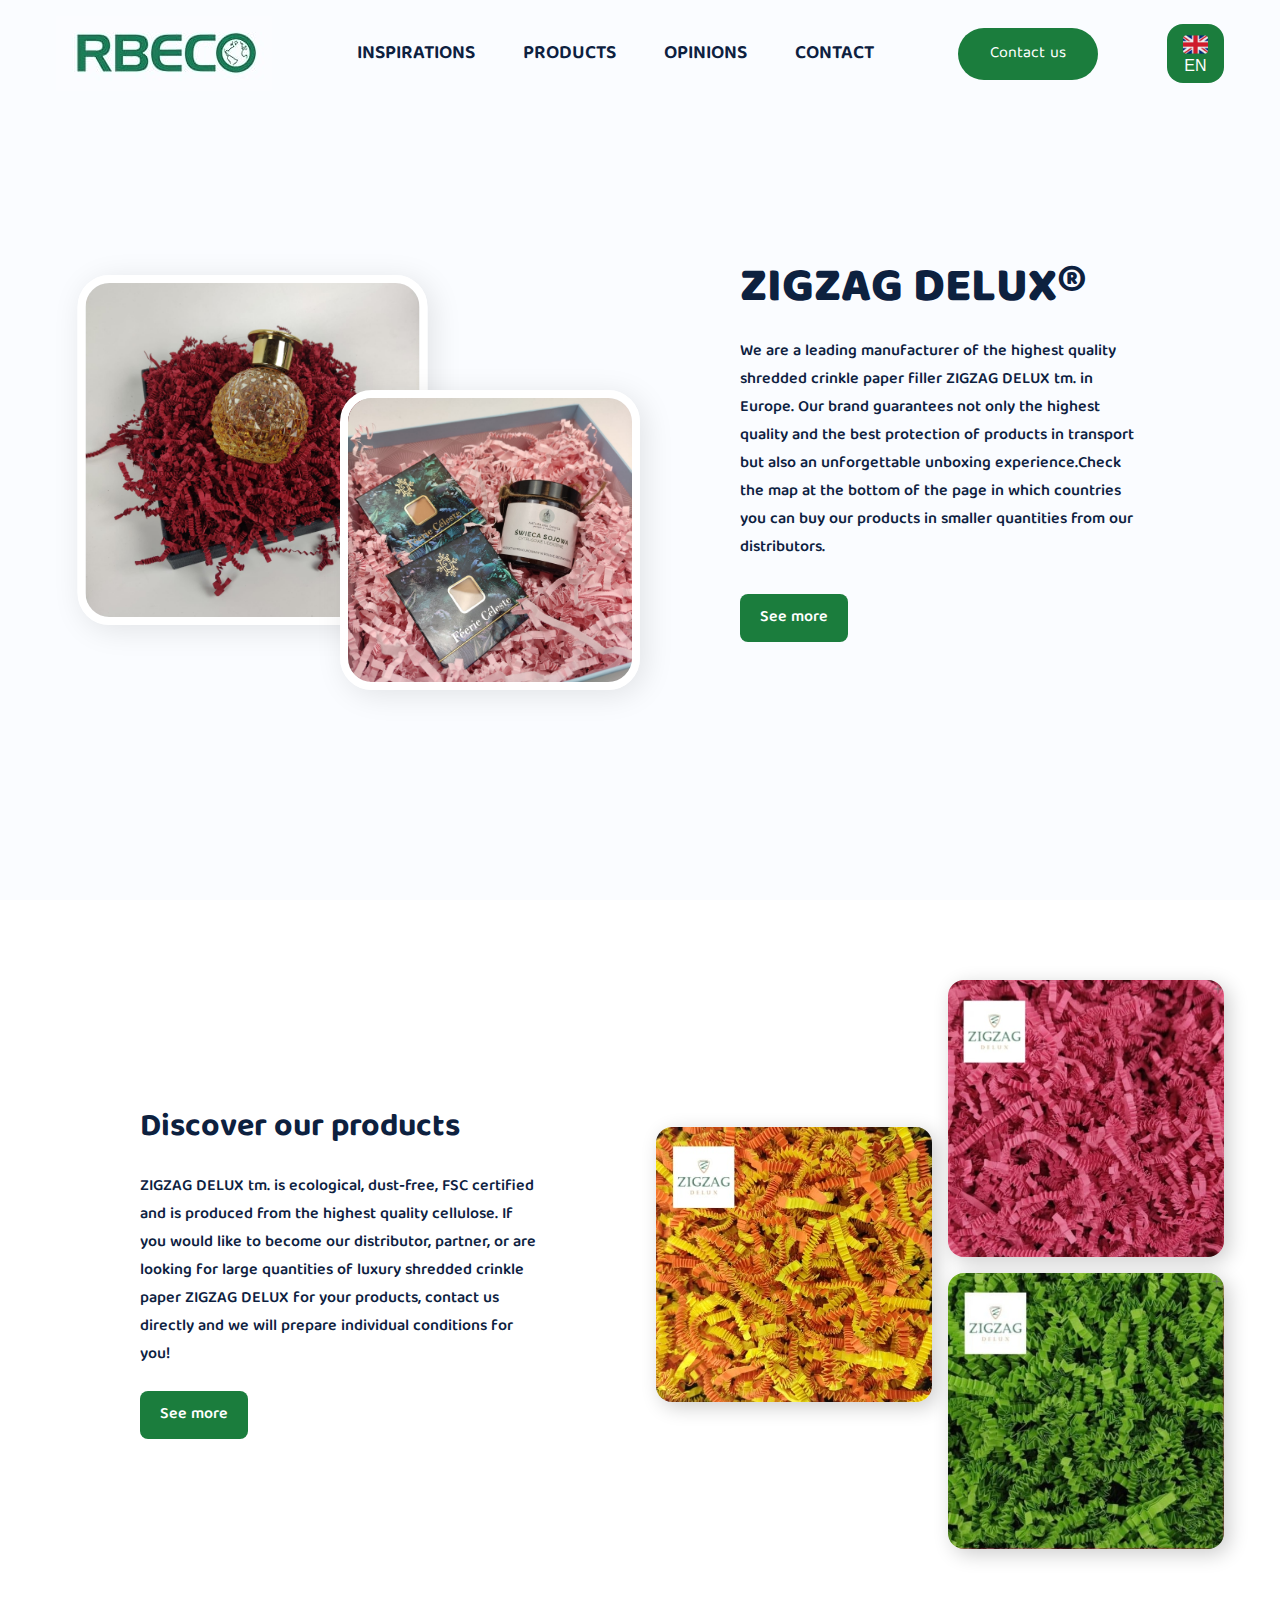
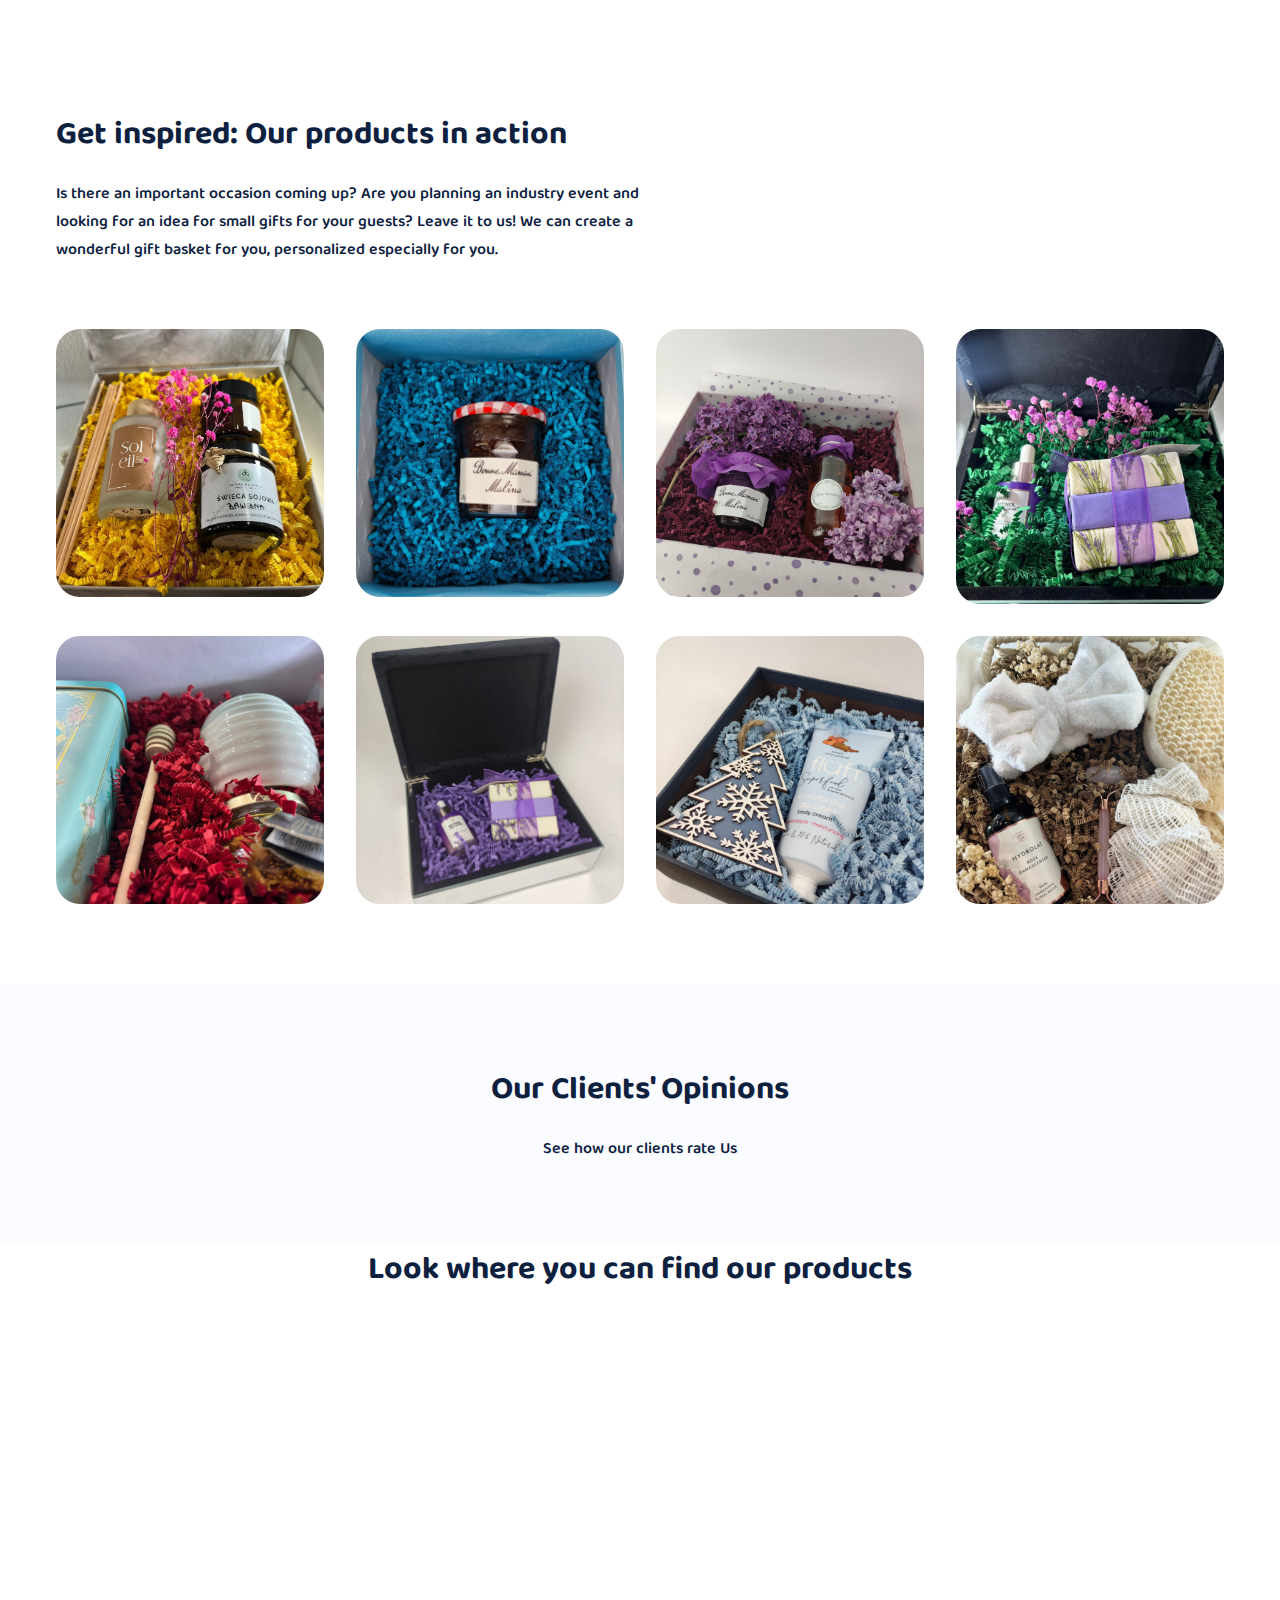
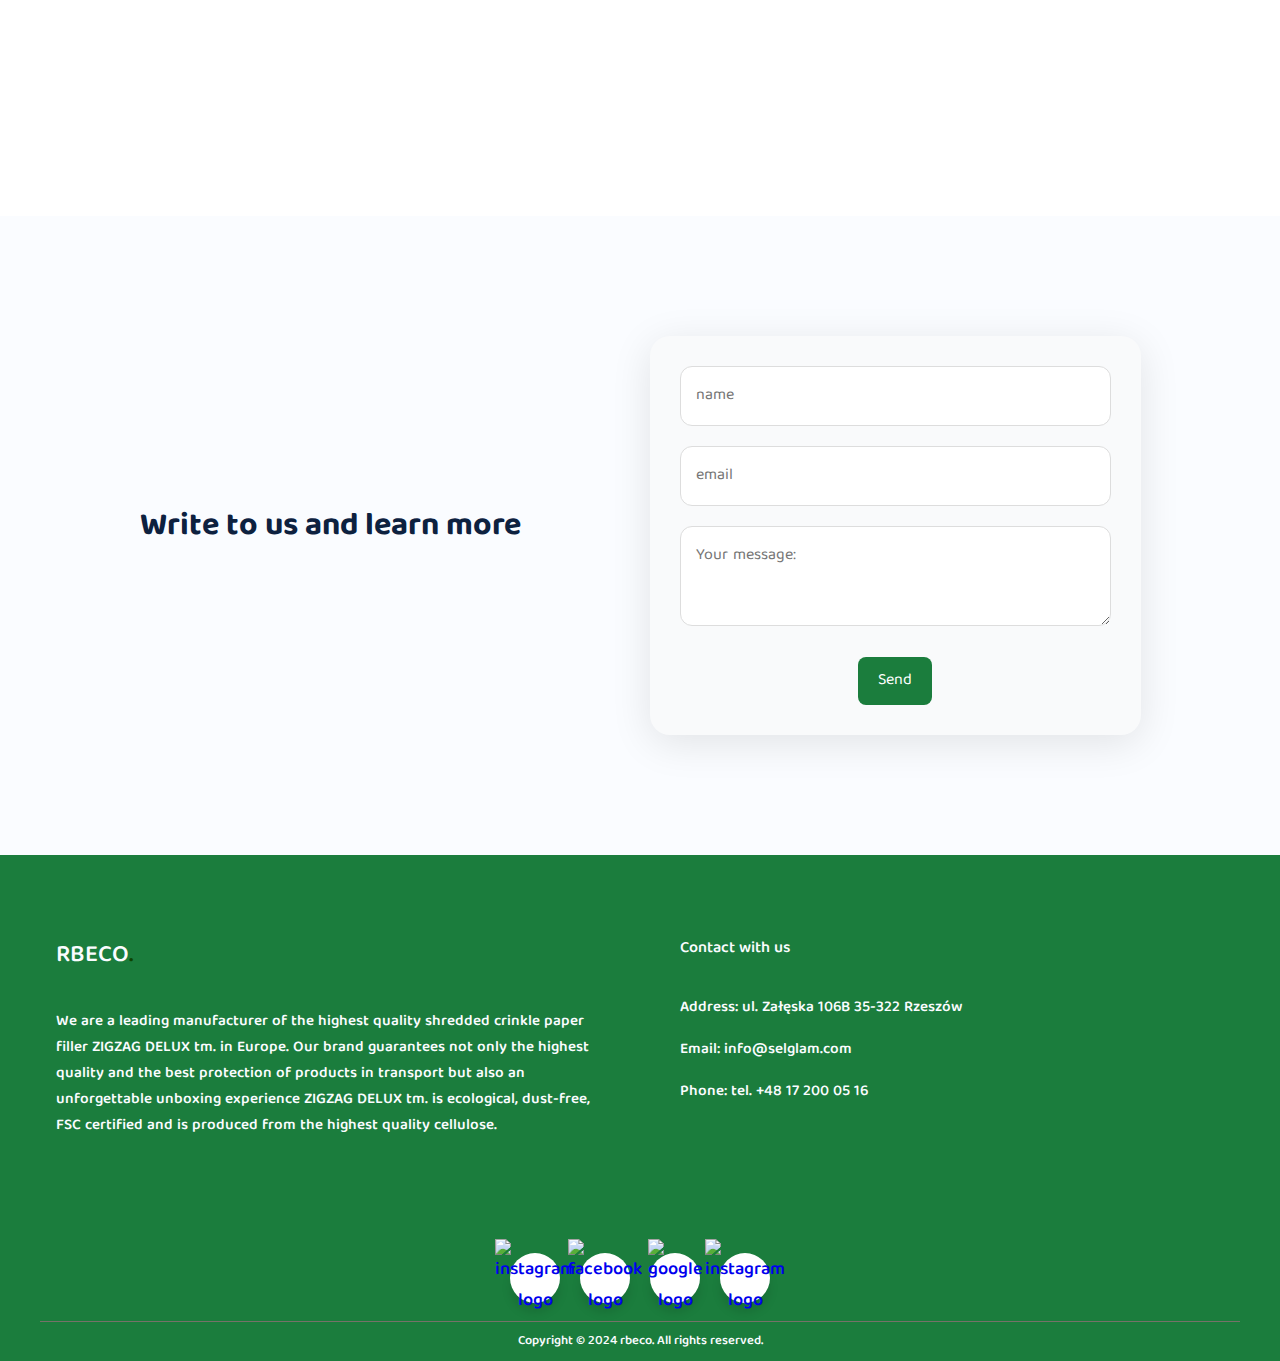
==== index_en.html @ 8a95cd2c "Update index_en.html" ====
<!DOCTYPE html>
<html lang="en">
  <head>
    <meta charset="UTF-8" />
    <meta http-equiv="X-UA-Compatible" content="IE=edge" />
    <meta name="viewport" content="width=device-width, initial-scale=1.0" />
    <meta name="keywords" content="Rbeco, SELGLAM, eco products, packaging, protection, personalization, unboxing">
    <meta name="description" content="Rbeco offers eco-friendly products that allow you to package, protect and personalise a product and create an unboxing experience from scratch.">
    <link href="https://cdn.jsdelivr.net/npm/remixicon@3.2.0/fonts/remixicon.css" rel="stylesheet"/>
    <link rel="stylesheet" href="styles.css" />
    <link rel="preconnect" href="https://fonts.googleapis.com">
    <link rel="preconnect" href="https://fonts.gstatic.com" crossorigin>
    <link href="https://fonts.googleapis.com/css2?family=PT+Sans:ital,wght@0,400;0,700;1,400;1,700&display=swap" rel="stylesheet">
    <link rel="shortcut icon" href="images/logo.png">
    <title>RBECO & SELGLAM</title>
    


  </head>
  <body>
    <nav>
      <div class="nav__logo"><img src="images/rblogo_modified.jpg" alt="logo" /></div>
      
      <ul class="nav__links">
        <li class="link"><a href="#o-nas">INSPIRATIONS</a></li>
        <li class="link"><a href="#produkty">PRODUCTS</a></li>
        <li class="link"><a href="#opinie">OPINIONS</a></li>
        <li class="link"><a href="#kontakt">CONTACT</a></li>
      </ul>
      <button class="btnheader" onclick="scrollToContact()">Contact us</button>
      <button id="lang-btn" class="lang-btn" onclick="toggleLanguage()"><img src="images/eng.png"  width="10" height="25" alt="">EN</button>
    </nav>
    <header>
      <div class="section__container header__container">
        <div class="header__image">
          <img src="images/7.jpeg" alt="header" />
          <img src="images/5.jpg" alt="header" />
        </div>
        <div class="header__content">
          <div>
            <h1>ZIGZAG DELUX®</h1>
            <p class="section__subtitle">
              We are a leading manufacturer of the highest quality shredded crinkle paper filler ZIGZAG DELUX tm.  in Europe. Our brand guarantees not only the highest quality and the best protection of products in transport but also an unforgettable unboxing  experience.Check the map at the bottom of the page in which countries you can buy our products in smaller quantities from our distributors.
            </p>
            <div class="action__btns">
              <a class="btn" href="https://selglam.com/kat/eko-wypelniacze/wiorka" role="button">See more</a>
            </div>
          </div>
        </div>
      </div>
    </header>

    <section class="gallery" id="produkty">
      <div class="section__container gallery__container">
        <div class="gallery__content">
          <div>
            <h2 class="section__title">
              Discover our products
            </h2>
            <p class="section__subtitle">
              ZIGZAG DELUX tm. is ecological, dust-free, FSC certified and is produced from the highest quality cellulose.
If you would like to become our distributor, partner, or are looking for large quantities of luxury shredded crinkle paper ZIGZAG DELUX for your products, contact us directly and we will prepare individual conditions for you!
            </p>
            <div class="view__all">
              <a class="btn" href="https://selglam.com/kat/eko-wypelniacze/wiorka" role="button">
                See more
              </a>
            </div>
          </div>
        </div>
        <div class="image__gallery">
          <div class="gallery__col">
            <img src="images/1.jpg" alt="gallery" />
          </div>
          <div class="gallery__col">
            <img src="images/2.jpg" alt="gallery" />
            <img src="images/3.jpg" alt="gallery" />
          </div>
        </div>
      </div>
    </section>
    
    <section class="section__container destination__container" id="o-nas">
      <div class="section__header">
        <div>
          <h2 class="section__title"> Get inspired: Our products in action</h2>
          <p class="section__subtitle">
            Is there an important occasion coming up? Are you planning an industry event and looking for an idea for small gifts for your guests? Leave it to us! We can create a wonderful gift basket for you, personalized especially for you.
          </p>
        </div>
      </div>
  
      <div class="destination__grid">
        <div class="destination__card">
          <img src="images_for_inspiration/zestaw-prezentowy-swieca-sojowa-mini-perfumy-zolty.jpg" alt="Gift set with a scented candle on yellow filling" class="zoom-image" onclick="openImage(0)" />
          <div class="destination__details">
            <p class="destination__title">CLICK</p>
            <p class="destination__subtitle">TO ZOOM IN</p>
          </div>
        </div>
        <div class="destination__card">
          <img src="images_for_inspiration/pudelko-prezentowe-niebieskie.jpg" alt="Gift box with a mini jar on blue filling" class="zoom-image" onclick="openImage(1)" />
          <div class="destination__details">
            <p class="destination__title">CLICK</p>
            <p class="destination__subtitle">TO ZOOM IN</p>
          </div>
        </div>
        <div class="destination__card">
          <img src="images_for_inspiration/kosz-prezentowy-fioletowe-kwiaty.jpg" alt="Gift basket decorated with purple flowers and burgundy filling" class="zoom-image" onclick="openImage(2)" />
          <div class="destination__details">
            <p class="destination__title">CLICK</p>
            <p class="destination__subtitle">TO ZOOM IN</p>
          </div>
        </div>
        <div class="destination__card">
          <img src="images_for_inspiration/zestaw-prezentowy-mydlo-lawendowe-serum-zielone.jpg" alt="Elegant set with lavender soap and facial serum, decorated with pink flowers and green filling" class="zoom-image" onclick="openImage(3)" />
          <div class="destination__details">
            <p class="destination__title">CLICK</p>
            <p class="destination__subtitle">TO ZOOM IN</p>
          </div>
        </div>
        <div class="destination__card">
          <img src="images_for_inspiration/zestaw-prezentowy-ceramiczna-miska-lyzeczka-miodu-czerwone.jpg" alt="Set with a ceramic bowl, honey dipper, and tea in a stylish package on red filling" class="zoom-image" onclick="openImage(4)" />
          <div class="destination__details">
            <p class="destination__title">CLICK</p>
            <p class="destination__subtitle">TO ZOOM IN</p>
          </div>
        </div>
        <div class="destination__card">
          <img src="images_for_inspiration/luksusowy-zestaw-mini-kosmetyki-fioletowy.jpg" alt="Luxury gift set in a black box with purple filling" class="zoom-image" onclick="openImage(5)" />
          <div class="destination__details">
            <p class="destination__title">CLICK</p>
            <p class="destination__subtitle">TO ZOOM IN</p>
          </div>
        </div>
        <div class="destination__card">
          <img src="images_for_inspiration/zestaw-prezentowy-krem-do-rak-ozdoba-choinkowa-niebieskie.jpg" alt="Gift box with blue filling" class="zoom-image" onclick="openImage(6)" />
          <div class="destination__details">
            <p class="destination__title">CLICK</p>
            <p class="destination__subtitle">TO ZOOM IN</p>
          </div>
        </div>
        <div class="destination__card">
          <img src="images_for_inspiration/naturalna-pielegnacja-naturalny.jpg" alt="Natural skincare set  with stylish package on beige filling" class="zoom-image" onclick="openImage(7)" />
          <div class="destination__details">
            <p class="destination__title">CLICK</p>
            <p class="destination__subtitle">TO ZOOM IN</p>
          </div>
        </div>
      </div>
  
      <!-- Modal -->
      <div id="imageModal" class="modal">
        <span class="close" onclick="closeImage()">&times;</span>
        <img class="modal-content" id="modal-img">
        <!-- Navigation Arrows -->
        <a class="prev" onclick="changeImage(-1)">&#10094;</a>
        <a class="next" onclick="changeImage(1)">&#10095;</a>
      </div>
    </section>

    <section class="opinions" id="opinie">
      <div class="section__container opinions__container">
        <h2 class="section__title">Our Clients' Opinions</h2>
        <p class="section__subtitle">
          See how our clients rate Us
        </p>
        <div id="shapo-widget-e1e24931344d910d185b"></div>
        <script id="shapo-embed-js" type="text/javascript" src="https://cdn.shapo.io/js/embed.js" defer></script>
      </div>
    </section>



  <!-- Resources -->
  <script src="https://www.amcharts.com/lib/4/core.js" ></script>
  <script src="https://www.amcharts.com/lib/4/maps.js" ></script>
  <script src="https://www.amcharts.com/lib/4/geodata/worldLow.js" ></script>
  <script src="https://www.amcharts.com/lib/4/themes/animated.js" ></script>

  
 <section id="map">
    <h2 class="section__title">Look where you can find our products</h2>
    <div id="chartdiv"></div> 

   </section>

    <section class="contact" id="kontakt">
      <div class="section__container contact__container">
        <div class="contact__content">
          <h2 class="section__title">Write to us and learn more</h2>
        </div>
        <div class="contact__form">
          <form action="https://api.web3forms.com/submit" method="POST">
            <input type="hidden" name="access_key" value="2a543d61-2090-4590-9faf-cb9a5ef78244">
            <input type="text" name="name" placeholder="name" required />
            <input type="email" name="email" placeholder="email" required /> 
            <textarea name="message" placeholder="Your message: " required></textarea> 
            <br>
            <center><button class="btn" type="submit">Send</button></center>
          </form>
        </div>
      </div>
    </section>

    <footer class="footer">
      <div class="section__container footer__container">
        <div class="footer__col">
          <h3>RBECO<span>.</span></h3>
          <p>
            We are a leading manufacturer of the highest quality shredded crinkle paper filler ZIGZAG DELUX tm.  in Europe. Our brand guarantees not only the highest quality and the best protection of products in transport but also an unforgettable unboxing  experience 
ZIGZAG DELUX tm. is ecological, dust-free, FSC certified and is produced from the highest quality cellulose.
          </p>
      

        </div>
      
        <div class="footer__col">
          <h4>Contact with us</h4>
          <p>
            <span>Address:</span> ul. Załęska 106B
            35-322 Rzeszów
          </p>
          <p><span>Email:</span> info@selglam.com</p>
          <p><span>Phone:</span> tel. +48 17 200 05 16 </p>
        </div>
        
      </div>
      <div class="footer__bar_social_media">
        <div class="wrapper">
          <ul class="wrapper" >
            <li class="icon instagram">
              <span class="tooltip">Instagram</span>
              <a href="https://www.google.com/search?q=ksero+rzesz%C3%B3w+xero-studio&ei=JhjyYqyaKbmGwPAPnde04AM&gs_ssp=eJzj4tFP1zcsKKkoSa4sMTdgtFI1qDAxN05OS0wzMjVLS7ZITTO3MqgwTzZINjUxSEtLSzVJMjdJ85LKLk4tylcoqkotrjq8uVyhAsjTLS4pTcnMBwAZ_RuG&oq=Ksero+Rzesz%C3%B3w%2C+Xero-Studio&gs_lcp=Cgdnd3Mtd2l6EAEYADILCC4QgAQQxwEQrwEyAggmOgcIABBHELADSgQIQRgASgQIRhgAUJMBWJMBYLYKaAFwAHgAgAFiiAFikgEBMZgBAKABAqABAcgBB8ABAQ&sclient=gws-wiz" target="_blank">
              <span><img src="https://img.icons8.com/?size=100&id=32309&format=png&color=000000" alt="instagram logo"/></span>
            </a>
            </li>
              <li class="icon facebook">
                <span class="tooltip">Facebook</span>
                <a href="https://www.facebook.com/rbecorbeco" target="_blank">
                <span><img src="https://img.icons8.com/?size=100&id=118467&format=png&color=000000" alt="facebook logo"/></span>
              </a>
              </li>
              <li class="icon twitter">
                <span class="tooltip">Google</span>
                <a href="https://www.google.com/search?q=selglam%0D%0A&client=opera-gx&hs=rWf&sca_esv=0a3e250173e3dd9d&sxsrf=ADLYWIIQkyhrCEoc4kbKTK70SnTszpCNXA%3A1729370489888&ei=eRkUZ6z2NcDAwPAP8fjVyQs&ved=0ahUKEwjslvCNp5uJAxVAIBAIHXF8NbkQ4dUDCA8&uact=5&oq=selglam%0D%0A&gs_lp=[base64]&sclient=gws-wiz-serp" target="_blank">
                <span><img src="https://img.icons8.com/ios-glyphs/30/000000/google-logo--v1.png" alt="google logo"/></span>
              </a>
              </li>
              <li class="icon instagram">
                <span class="tooltip">Instagram</span>
                <a href="https://www.instagram.com/rbeco.pl/" target="_blank">
                <span><img src="https://img.icons8.com/?size=100&id=32309&format=png&color=000000" alt="instagram logo"/></span>
              </a>
              </li>
              
            </ul>
          </div>
      </div>
      <div class="footer__bar">
        Copyright © 2024 rbeco. All rights reserved.
      </div>
    </footer>
    <button onclick="topFunction()" id="myBtn" title="Go to top">▲</button>
    <script src="scripts.js"></script>
    <script>
      document.addEventListener("DOMContentLoaded", function () {
          document.getElementById('lang-btn').addEventListener('click', function () {
              window.location.href = 'index.html'; 
          });
      });
  </script> 
  </body>
</html>
---- styles.css ----
@import url('https://fonts.googleapis.com/css2?family=Baloo+Tamma+2:wght@400..800&family=Fredoka:wght@300..700&family=Outfit:wght@100..900&family=Righteous&display=swap');
:root {
  --primary-color: #1b7d3d;
  --primary-color-dark: #0d4402;
  --secondary-color: #fafcff;
  --text-dark: #0d213f;
  --text-light: #767268;
  --extra-light: #ffffff;
  --max-width: 1200px;
  --bg-footer:#1b7d3d;
  --hover-ani:#071f02;
}

* {
  padding: 0;
  margin: 0;
  box-sizing: border-box;
}

.section__container {
  max-width: var(--max-width);
  margin: auto;
  padding: 5rem 1rem;
}

.section__header {
  display: flex;
  align-items: center;
  justify-content: space-between;
  gap: 2rem;
  flex-wrap: wrap;
  margin-bottom: 4rem;
}

.section__title {
  font-size: 2rem;
  font-weight: 730;
  color: var(--text-dark);
  margin-bottom: 1rem;
  font-family: "Baloo Tamma 2", system-ui;
}

.section__subtitle {
  font-size: 1rem;
  color: var(--text-dark);
  max-width: calc(var(--max-width) / 2);
}

.btn, .btnheader {
  padding: 0.75rem 2rem;
  outline: none;
  border: none;
  font-size: 1rem;
  color: var(--extra-light);
  background-color: var(--primary-color);
  border-radius: 10rem;
  cursor: pointer;
  transition: 0.3s;
  font-family: "Baloo Tamma 2", system-ui;
}

.btn:hover, .btnheader:hover {
  background-color: var(--primary-color-dark); /* Dark green hover */
  color: var(--extra-light); /* Keep the text white */
  transform: translateY(-2px); /* Keep the hover effect of raising the button */
}

a {
  text-decoration: none;
}

img {
  width: 100%;
  display: block;
}

body {
  font-family: "Baloo Tamma 2", system-ui ;
  font-weight:600;
  overflow-x: hidden;
  
}

nav {
  padding: 1rem;
  position: absolute;
  top: 0;
  left: 50%;
  transform: translateX(-50%);
  width: 100%;
  max-width: var(--max-width);
  display: flex;
  align-items: center;
  justify-content: space-between;
  
}


.nav__logo {
  font-size: 1.2rem;
  font-weight: 600;
  color: var(--text-dark);
  cursor: pointer;
}

.nav__logo span {
  color: var(--primary-color);
}

.nav__links {
  list-style: none;
  display: flex;
  align-items: center;
  gap: 1rem;
 font-weight: 660;
 font-size: 1.2rem;

}

.link a {
  padding: 0 1rem;
  color: var(--text-dark);
  transition: 0.3s;
}

.link a:hover {
  color: var(--primary-color);
}

header {
  background-color:var(--secondary-color);
}

.header__container {
  min-height: 100vh;
  display: grid;
  grid-template-columns: repeat(2, 1fr);
  gap: 2rem;
  
}

.header__image {
  position: relative;
  z-index: 1;
}

.header__image img {
  position: absolute;
  top: 50%;
  left: 50%;
  border: 0.5rem solid var(--extra-light);
  border-radius: 2rem;
  box-shadow: 5px 5px 30px rgba(0, 0, 0, 0.1);
  
}

.header__image img:nth-child(1) {
  max-width: 350px;
  transform: translate(-75%, -50%);
}

.header__image img:nth-child(2) {
  max-width: 300px;
  transform: translate(0%, -20%);
}



.header__content {
  display: flex;
  align-items: center;
  justify-content: center;
  z-index: 2; /* Zapewnia, że zawartość headera będzie nad obrazkami */
}

.header__content > div {
  max-width: 400px;
  display: grid;
  gap: 1rem;
}

.header__content .sub__header {
  font-size: 1rem;
  font-weight: 600;
  color: var(--primary-color);
}

.header__content h1 {
  font-size: 3rem;
  line-height: 4rem;
  font-weight: 800;
  color: var(--text-dark);
}

.header__content .action__btns {
  display: flex;
  align-items: center;
  gap: 2rem;
  margin-top: 1rem;
}

.story {
  display: flex;
  align-items: center;
  gap: 2rem;
  cursor: pointer;
}

.video__image {
  position: relative;
}

.video__image img {
  width: 60px;
  height: 60px;
  border-radius: 100%;
  box-shadow: 5px 5px 30px rgba(0, 0, 0, 0.1);
}

.video__image span {
  position: absolute;
  top: 50%;
  left: 100%;
  transform: translate(-50%, -50%);
}

.video__image span i {
  padding: 0.5rem;
  font-size: 1rem;
  color: red;
  background-color: var(--extra-light);
  border-radius: 100%;
  box-shadow: 5px 5px 30px rgba(0, 0, 0, 0.1);
}

.story > span {
  font-size: 1rem;
  font-weight: 600;
  color: var(--text-dark);
}

.destination__nav {
  display: flex;
  gap: 1rem;
}

.destination__nav span {
  width: 30px;
  height: 30px;
  display: grid;
  place-content: center;
  color: var(--primary-color);
  border: 1px solid var(--primary-color);
  border-radius: 100%;
  font-size: 1.5rem;
  cursor: pointer;
  transition: 0.3s;
}

.destination__nav span:hover {
  color: var(--extra-light);
  background-color: var(--primary-color);
}

.destination__grid {
  display: grid;
  grid-template-columns: repeat(4, 1fr);
  gap: 2rem;
}

.destination__card {
  overflow: hidden;
  position: relative;
  isolation: isolate;
  cursor: pointer;
}

.destination__card img {
  border-radius: 1rem;
}

.destination__details {
  position: absolute;
  width: calc(100% - 2rem);
  padding: 1rem;
  bottom: -6rem;
  left: 50%;
  transform: translateX(-50%);
  text-align: center;
  color: var(--extra-light);
  background-color: rgba(255, 255, 255, 0.1);
  backdrop-filter: blur(4px);
  border-radius: 10px;
  z-index: 1;
  transition: 0.3s;
}

.destination__card:hover .destination__details {
  bottom: 1rem;
}

.destination__title {
  font-size: 0.9rem;
  margin-bottom: 0.5rem;
}

.destination__subtitle {
  font-size: 1rem;
  font-weight: 600;
}

.destination__card:hover img {
  transform: scale(1.1); /* Adjust the scale factor as needed */
  transition: transform 0.3s; /* Smooth transition effect */
}

.destination__card img {
  border-radius: 1.5rem;
  transition: transform 0.3s; /* Ensure a smooth transition for scaling */
}

.opinions {
  background-color: var(--secondary-color);
}

.opinions__container :is(.section__title, .section__subtitle, .view__all) {
  text-align: center;
  margin-right: auto;
  margin-left: auto;
}

.opinions__grid {
  display: grid;
  grid-template-columns: repeat(3, 1fr);
  gap: 2rem;
  margin: 4rem 0;
}

.opinions__card {
  border-radius: 1rem;
  overflow: hidden;
  box-shadow: 5px 5px 30px rgba(0, 0, 0, 0.1);
}

.opinions__details {
  padding: 1rem;
  display: grid;
  gap: 0.5rem;
  font-size: 1rem;
  font-weight: 600;
  color: var(--text-dark);
  background-color: var(--extra-light);
  cursor: pointer;
}

.rating {
  color: goldenrod;
}

.booking__price {
  display: flex;
  align-items: center;
  justify-content: space-between;
}

.price span {
  font-weight: 400;
  font-size: 0.9rem;
  color: var(--text-light);
}

.book__now {
  padding: 0.5rem 1.5rem;
  color: var(--primary-color);
  outline: none;
  border: 1px solid var(--primary-color);
  border-radius: 5rem;
  background-color: transparent;
  cursor: pointer;
  transition: 0.3s;
}

.book__now:hover {
  color: var(--extra-light);
  background-color: var(--primary-color);
}

.gallery__container {
  display: grid;
  grid-template-columns: repeat(2, 1fr);
  gap: 2rem;
}

.image__gallery {
  display: grid;
  grid-template-columns: repeat(2, 1fr);
  gap: 1rem;
}

.gallery__col {
  display: grid;
  place-content: center;
  gap: 1rem;
}

.gallery__col img {
  border-radius: 1rem;
  box-shadow: 5px 5px 20px rgba(0, 0, 0, 0.2);
}

.gallery__content {
  display: flex;
  align-items: center;
  justify-content: center;
  flex-direction: column;
}

.gallery__content > div {
  max-width: 400px;
}

.gallery__content .section__subtitle {
  margin-bottom: 2rem;
}
/* contact section */
.contact {
  background-color: var(--secondary-color);
  display: flex;
  align-items: center;
  justify-content: center;
  padding: 40px 20px;
}

.contact__container {
  display: flex;
  justify-content: space-between;
  align-items: center;
  max-width: 1200px;
  margin: 0 auto;
  flex-wrap: wrap;
}

.contact__content {
  flex: 1;
  margin-right: 20px;
  text-align: left;
  min-width: 250px;
}

.contact__form {
  flex: 1;
  max-width: 600px;
}

.contact__form form {
  width: 100%;
  background-color: #f9fafb; /* Delikatne tło formularza */
  box-shadow: 0 8px 40px rgba(0, 0, 0, 0.1); /* Wyraźniejszy cień */
  border-radius: 20px; /* Większe zaokrąglenie */
  padding: 30px; /* Większy padding */
  transition: transform 0.3s ease;
}

.contact__form form:hover {
  transform: translateY(-5px);
}

.contact__form textarea,
.contact__form input {
  width: 100%;
  padding: 15px;
  margin-bottom: 20px; /* Większe odstępy między polami */
  border-radius: 12px; /* Większe zaokrąglenie */
  font-size: 16px;
  font-family: "Baloo Tamma 2", system-ui;
  background-color: #fff;
  border: 1px solid #ddd; /* Lżejsze ramki */
  transition: border-color 0.3s ease, box-shadow 0.3s ease;
}

.contact__form textarea {
  min-height: 100px; /* Zwiększona minimalna wysokość */
  max-height: 400px;
  resize: vertical;
}

.contact__form input {
  outline: none;
}

.contact__form input:focus,
.contact__form textarea:focus {
  border-color: var(--primary-color);
  box-shadow: 0 0 10px rgba(0, 123, 255, 0.2); /* Dodanie efektu cienia przy focusie */
}

/* Stylizacja przycisku */
.btn {
  background-color: var(--primary-color); /* Ustalony kolor tła przycisku */
  color: #fff; /* Ustalony kolor tekstu przycisku */
  padding: 10px 20px; /* Dodanie paddingu */
  border: none; /* Usunięcie domyślnego border */
  border-radius: 8px; /* Zaokrąglone rogi */
  cursor: pointer; /* Zmiana kursora na wskaźnik */
  transition: background-color 0.3s ease, transform 0.3s ease;
  font-family: "Baloo Tamma 2", system-ui; /* Dodanie efektu przejścia */
}


.footer {
  background-color: var(--bg-footer);
}

.footer__container {
  display: grid;
  grid-template-columns: repeat(2, 1fr);
  gap: 5rem;
  color: var(--secondary-color);
}

.footer__col h3 {
  font-size: 1.5rem;
  font-weight: 600;
  margin-bottom: 2rem;
}

.footer__col h3 span {
  color: var(--primary-color-dark);
}

.footer__col p {
  font-size: 0.95rem;
  margin-bottom: 1rem;
  cursor: pointer;
  transition: 0.3s;
}

.footer__col p:hover {
  
  font-size: 1rem;
}

.footer__col p span {
  font-weight: 600;
}

.footer__col h4 {
  font-size: 1rem;
  font-weight: 600;
  margin-bottom: 2rem;
}

.footer__bar {
  max-width: var(--max-width);
  margin: auto;
  padding: 0.5rem;
  text-align: center;
  font-size: 0.8rem;
  color: var(--secondary-color);
  border-top: 1px solid var(--text-light);
}
.footer__bar_social_media{
  max-width: var(--max-width);
  margin: auto;
  padding: 0.5rem;
  text-align: center;
  font-size: 0.8rem;
  color: var(--secondary-color);

}


#myBtn {
	display: none; /* Hidden by default */
	position: fixed; /* Fixed/sticky position */
	bottom: 20px; /* Place the button at the bottom of the page */
	right: 30px; /* Place the button 30px from the right */
	z-index: 99; /* Make sure it does not overlap */
	border: none; /* Remove borders */
	outline: none; /* Remove outline */
	background-color: var(--primary-color-dark); /* Set a background color */
	color: white; /* Text color */
	cursor: pointer; /* Add a mouse pointer on hover */
	padding: 15px; /* Some padding */
	border-radius: 50px; /* Rounded corners */
	font-size: 18px; /* Increase font size */
 
  }
  
  #myBtn:hover {
	background-color:var(--hover-ani); /* Add background on hover */
  }


/* przyblizanie zdjec z galerii */

/* Style for modal */
.modal {
  display: none; /* Ukryty domyślnie */
  position: fixed; /* Zostaje w jednym miejscu */
  z-index: 1000; /* Siedzi na wierzchu */
  padding-top: 100px; /* Pozycjonowanie od góry */
  left: 0;
  top: 0;
  width: 100%; /* Pełna szerokość */
  height: 100%; /* Pełna wysokość */
  overflow: auto; /* Scroll, jeśli potrzebny */
  background-color: rgba(0, 0, 0, 0.9); /* Czarny z przezroczystością */
}

.modal-content {
  margin: auto;
  display: block;
  width: 80%;
  max-width: 700px;
}

.close {
  position: absolute;
  top: 50px;
  right: 100px;
  color: white;
  font-size: 40px;
  font-weight: bold;
  cursor: pointer;
}

/* Animacja */
.modal-content {
  animation-name: zoom;
  animation-duration: 0.6s;
}

/* Strzałki nawigacyjne */
.prev, .next {
  cursor: pointer;
  position: absolute;
  top: 50%;
  width: auto;
  padding: 16px;
  margin-top: -50px;
  color: white;
  font-weight: bold;
  font-size: 40px;
  transition: 0.6s ease;
  border-radius: 0 3px 3px 0;
  user-select: none;
}

.next {
  right: 0;
  border-radius: 3px 0 0 3px;
}

.prev:hover, .next:hover {
  background-color: rgba(0, 0, 0, 0.8);
}



/* przycisk zmiany jezyka strony */
.lang-btn {
z-index: 1000;
padding: 0.5rem 1rem;
outline: none;
border: none;
font-size: 1rem;
color: var(--extra-light);
background-color: var(--primary-color);
border-radius: 1rem;
cursor: pointer;
transition: 0.3s;
}

.lang-btn:hover {
  background-color:var(--primary-color-dark);
}




/* przyblizanie zdjec z galerii */
@keyframes zoom {
  from {
      transform: scale(0);
  }
  to {
      transform: scale(1);
  }
}

@media (width < 1200px) {
  .header__image img:nth-child(1) {
    max-width: 300px;
  }

  .header__image img:nth-child(2) {
    max-width: 200px;
  }
}

@media (width < 900px) {
  nav{
    align-items: center; /* Wyśrodkowanie elementów */
  }
  .nav__links {
    display: none;
  }

  .header__container {
    grid-template-columns: repeat(1, 1fr);
  }
  .header__image {
    min-height: 500px;
  }

  .destination__grid {
    gap: 1rem;
  }

  .destination__details {
    bottom: -8rem;
    
  }

  .opinions__grid {
    grid-template-columns: repeat(2, 1fr);
  }
}

@media (width < 600px) {
  .destination__grid {
    grid-template-columns: repeat(2, 1fr);
  }

  .opinions__grid {
    grid-template-columns: repeat(1, 1fr);
  }

  .gallery__container {
    grid-template-columns: repeat(1, 1fr);
  }

  .contact__container {
    grid-template-columns: repeat(1, 1fr);
  }

  .footer__container {
    grid-template-columns: repeat(2, 1fr);
  }
}
@media (width < 514px) {
  .header__image img:nth-child(1) {
    max-width: 200px;
  }

  .header__image img:nth-child(2) {
    max-width: 150px;
  }
  .btn{
    font-size: 0.8rem;
  }
  .btnheader{
    font-size: 0.8rem;
    border-radius: 1rem;
    padding: 0.8rem 0.8rem;
  }
  .wrapper {
    flex-direction: row;
    align-items: center;
  }

  .wrapper .icon {
    width: 40px;
    height: 40px;
    padding: 10px;
    margin: 5px;
    font-size: 16px;
  }

  .wrapper .tooltip {
    font-size: 12px;
    top: -35px;
  }

  .wrapper .icon:hover .tooltip {
    top: -40px;
  }

  .wrapper .tooltip::before {
    height: 6px;
    width: 6px;
    bottom: -3px;
  }

}

@media (width < 450px) {
  .nav__logo img{
    width: 150px;
    height: 60px;
  }
  .btnheader, .lang-btn {
     /* Szerokość przycisków */
    margin: 30px 0; /* Odstęp pomiędzy przyciskami */
  }
  .btnheader{
    font-size: 0.75rem;
    padding: 0.8rem 0.8rem;
    border-radius: 1rem;
  }
    .lang-btn img{
      font-size: 0.8rem;
      width: 20px;
      height: 20px;
    }
    .lang-btn {
      font-size: 10px;
      
      padding: 0.5rem 0.5rem;
      border-radius: 1rem;
    }
  }

@media (width < 416px) {
  .header__image img:nth-child(1) {
    max-width: 200px;
  }

  .header__image img:nth-child(2) {
    max-width: 150px;
  }
  .btnheader{
    font-size: 0.75rem;
    padding: 0.8rem 0.8rem;
    border-radius: 1rem;
  }
  .nav__logo img{
    width: 150px;
    height: 60px;
  }
  .lang-btn img{
    font-size: 0.8rem;
    width: 20px;
    height: 20px;
  }
  .lang-btn {
    font-size: 10px;
    
    padding: 0.5rem 0.5rem;
    border-radius: 1rem;
  }
}
@media (width < 350px) {
  
  .btnheader{
    font-size: 0.5rem;
    padding: 0.6rem 0.6rem;
    border-radius: 1rem;
  }
  .nav__logo img{
    width: 150px;
    height: 60px;
  }
  .lang-btn img{
    font-size: 0.8rem;
    width: 20px;
    height: 20px;
  }
  .lang-btn {
    font-size: 10px;
    
    padding: 0.5rem 0.5rem;
    border-radius: 1rem;
  }
}




#chartdiv {
  width: 60%; /* 60% of the parent container width */
  height: 500px;
  margin-left: auto;
  margin-right: auto;
}
#map h2{
  text-align: center;
}



.wrapper {
  display: flex;
  list-style: none;
  justify-content: center;
}

.wrapper .icon {
  position: relative;
  background: #ffffff;
  border-radius: 50%;
  padding: 15px;
  margin: 10px;
  width: 50px;
  height: 50px;
  font-size: 18px;
  display: flex;
  justify-content: center;
  align-items: center;
  flex-direction: column;
  box-shadow: 0 10px 10px rgba(0, 0, 0, 0.1);
  cursor: pointer;
  transition: all 0.2s cubic-bezier(0.68, -0.55, 0.265, 1.55);
  
}

.wrapper .tooltip {
  position: absolute;
  top: 0;
  font-size: 14px;
  background: #ffffff;
  color: #ffffff;
  padding: 5px 8px;
  border-radius: 5px;
  box-shadow: 0 10px 10px rgba(0, 0, 0, 0.1);
  opacity: 0;
  pointer-events: none;
  transition: all 0.3s cubic-bezier(0.68, -0.55, 0.265, 1.55);
}

.wrapper .tooltip::before {
  position: absolute;
  content: "";
  height: 8px;
  width: 8px;
  background: #ffffff;
  bottom: -3px;
  left: 50%;
  transform: translate(-50%) rotate(45deg);
  transition: all 0.3s cubic-bezier(0.68, -0.55, 0.265, 1.55);
}

.wrapper .icon:hover .tooltip {
  top: -45px;
  opacity: 1;
  visibility: visible;
  pointer-events: auto;
}

.wrapper .icon:hover span,
.wrapper .icon:hover .tooltip {
  text-shadow: 0px -1px 0px rgba(0, 0, 0, 0.1);
}

.wrapper .facebook:hover,
.wrapper .facebook:hover .tooltip,
.wrapper .facebook:hover .tooltip::before {
  background: #fbfcfd;
  color: #000000;
}

.wrapper .twitter:hover,
.wrapper .twitter:hover .tooltip,
.wrapper .twitter:hover .tooltip::before {
  background: #fcfcfc;
  color:  #000000;
}

.wrapper .instagram:hover,
.wrapper .instagram:hover .tooltip,
.wrapper .instagram:hover .tooltip::before {
  background: #fcfcfc;
  color: #000000;
}
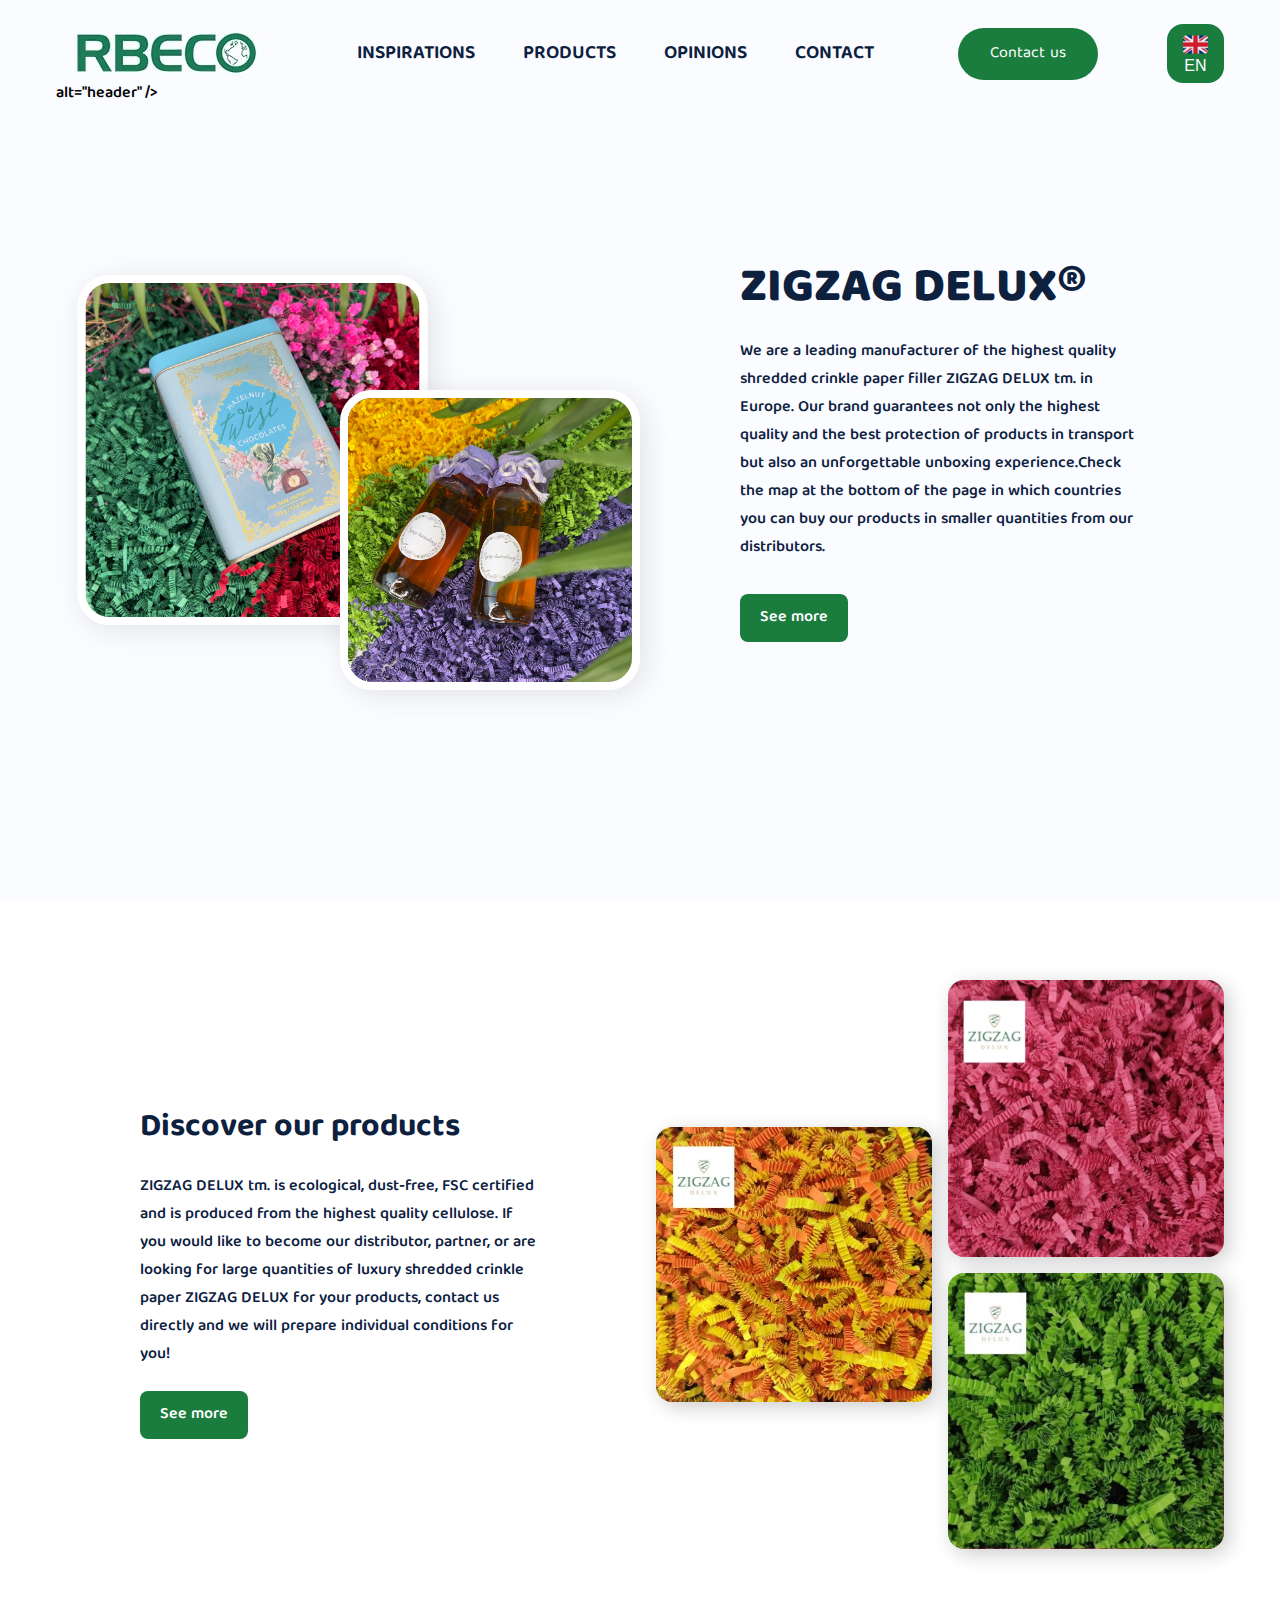
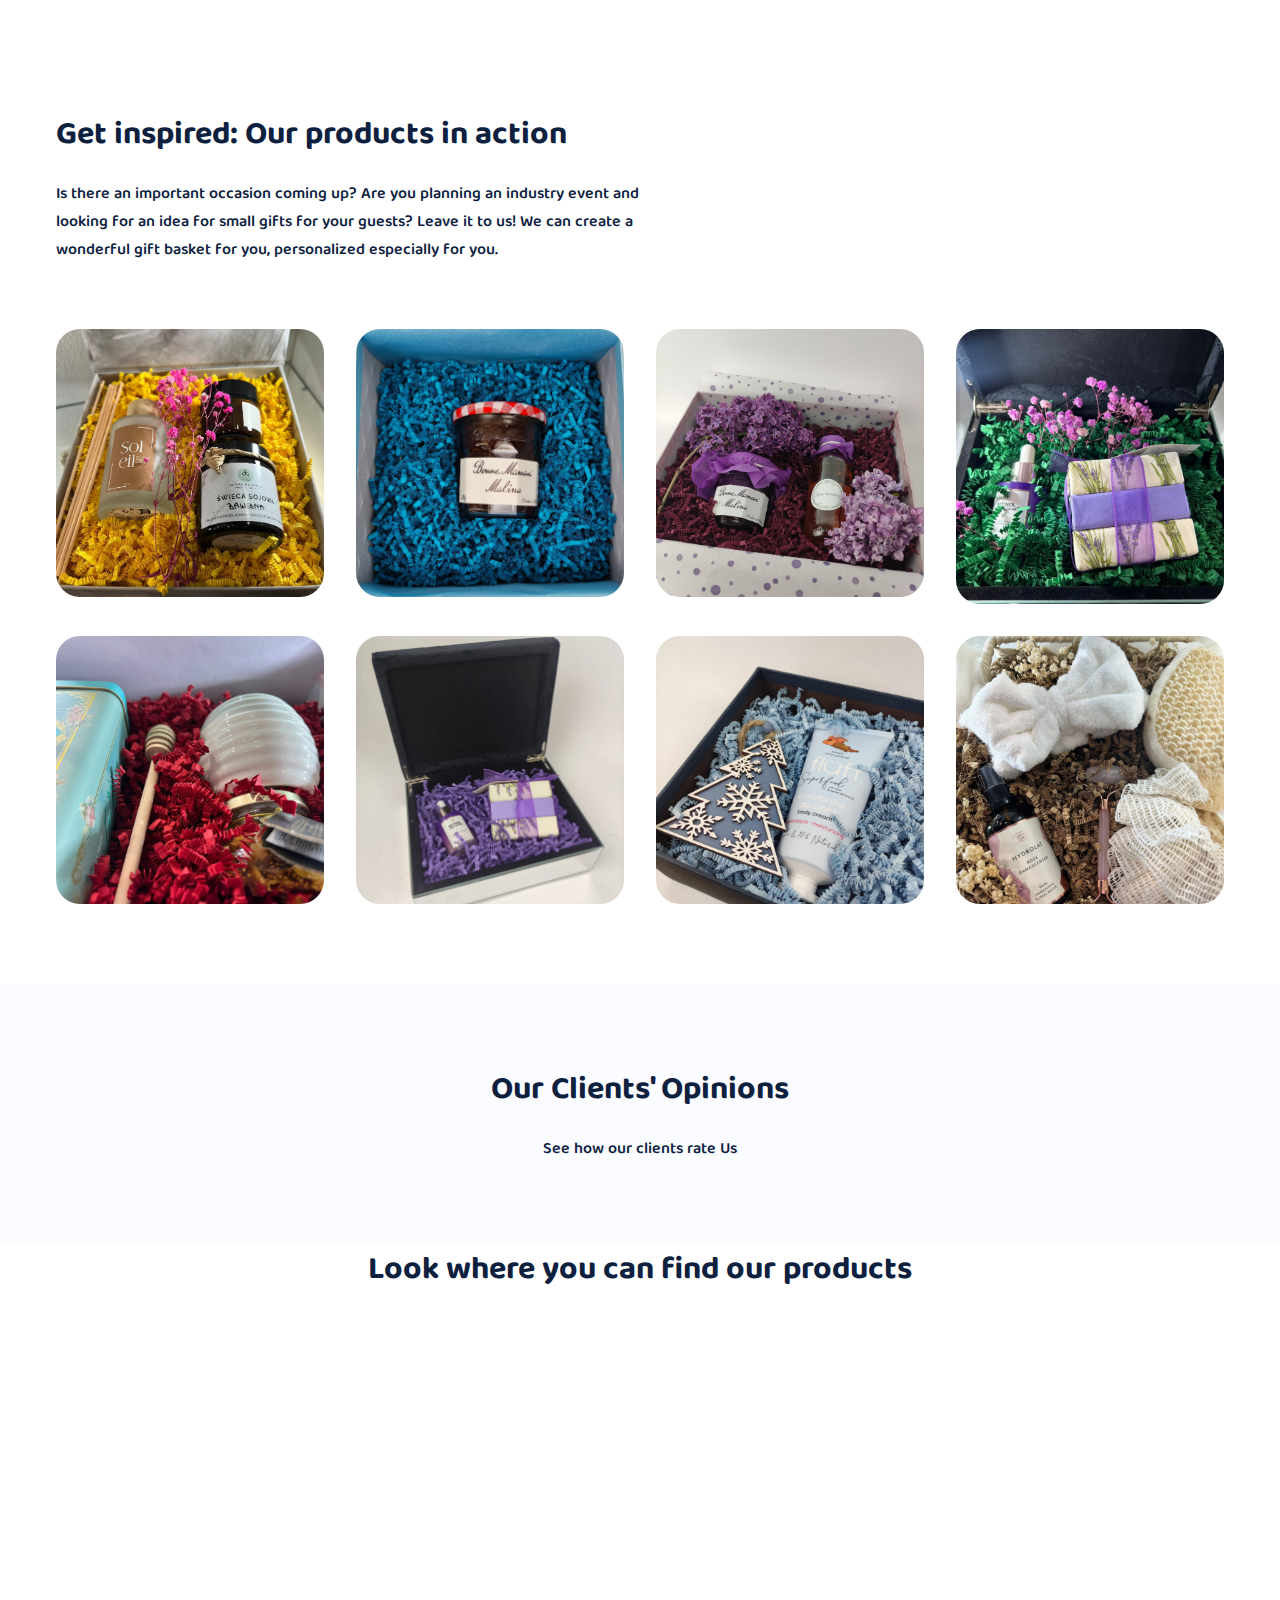
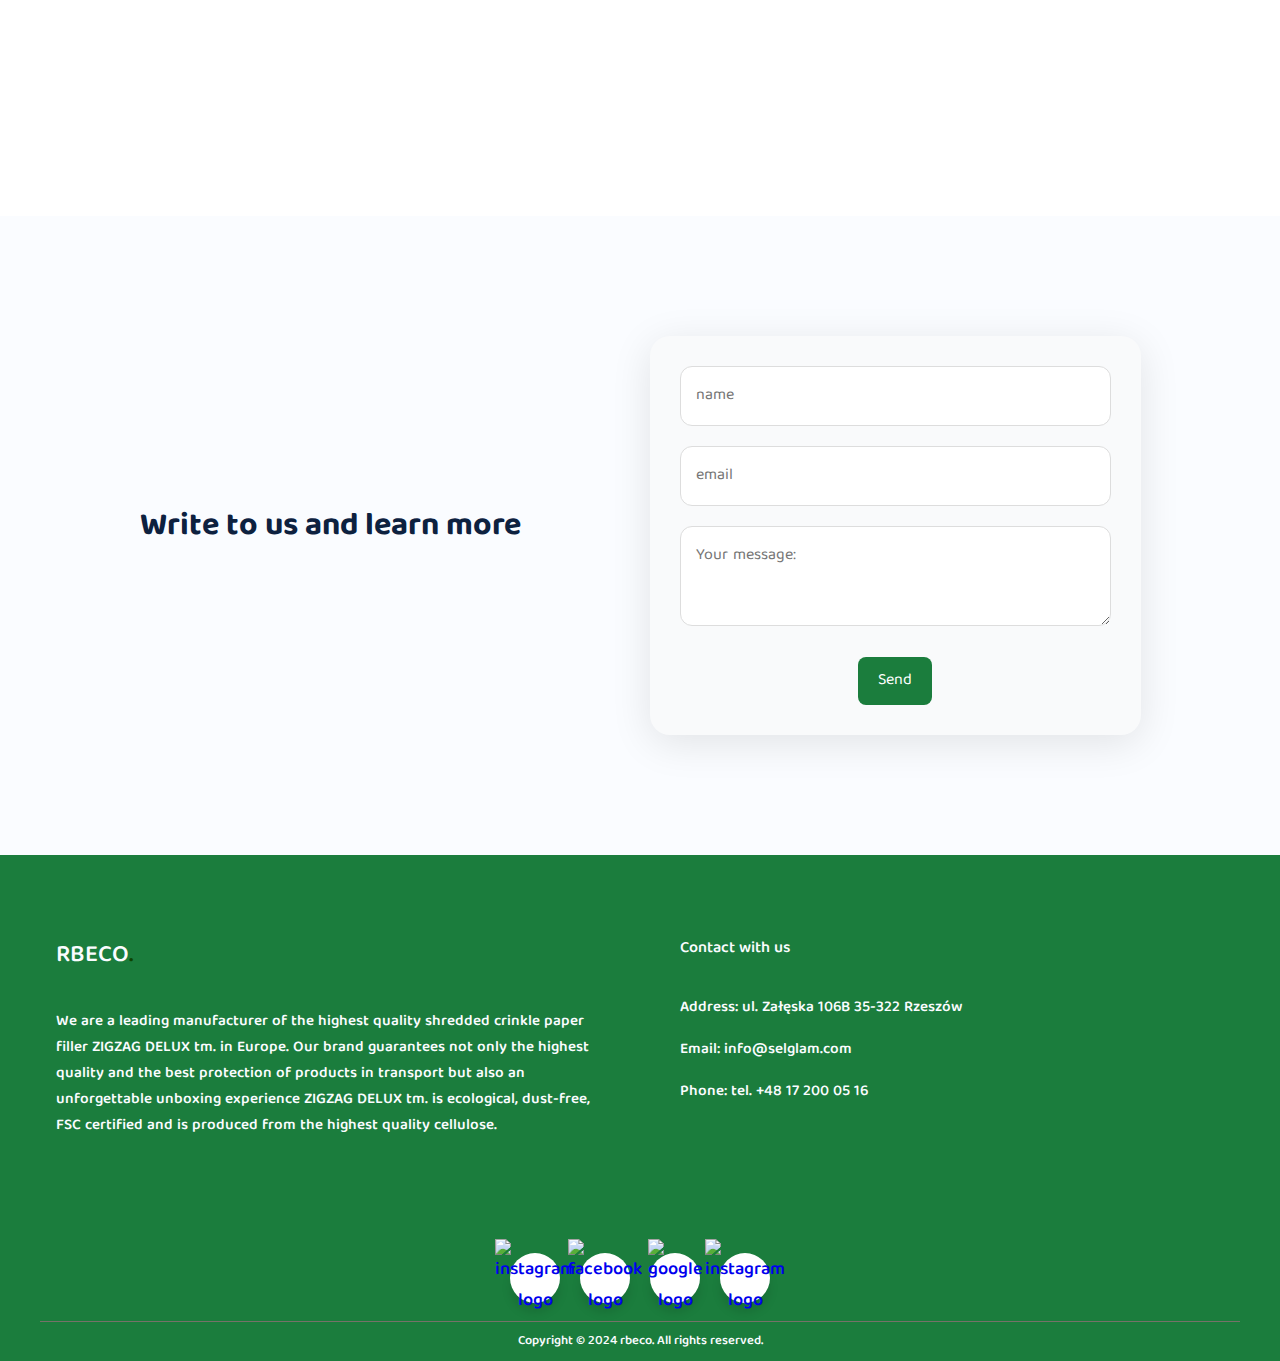
==== commit 015bb7e0: "Update index_en.html" ====
--- a/index_en.html
+++ b/index_en.html
@@ -33,8 +33,8 @@
     <header>
       <div class="section__container header__container">
         <div class="header__image">
-          <img src="images/7.jpeg" alt="header" />
-          <img src="images/5.jpg" alt="header" />
+          <img src="images/10.jpeg" alt="header" />
+          <img src="images/9.jpeg" alt="header" /> alt="header" />
         </div>
         <div class="header__content">
           <div>
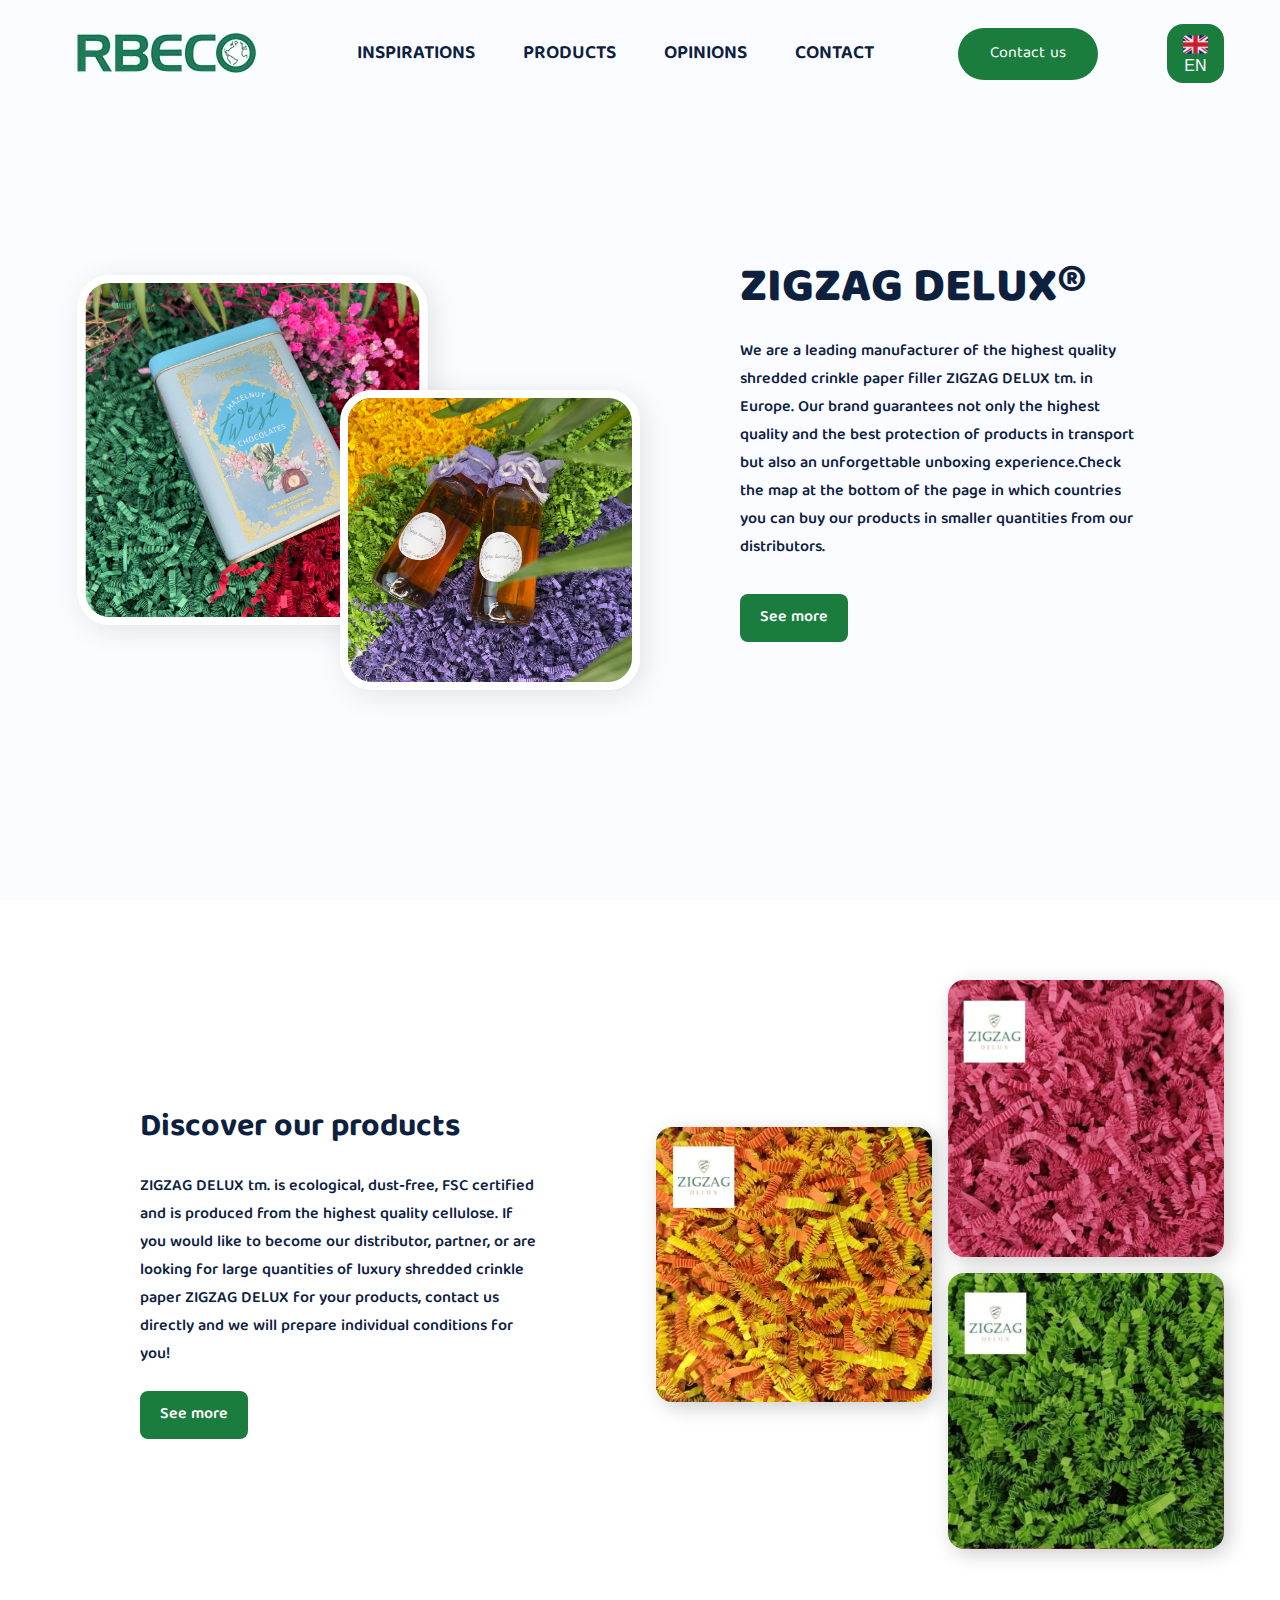
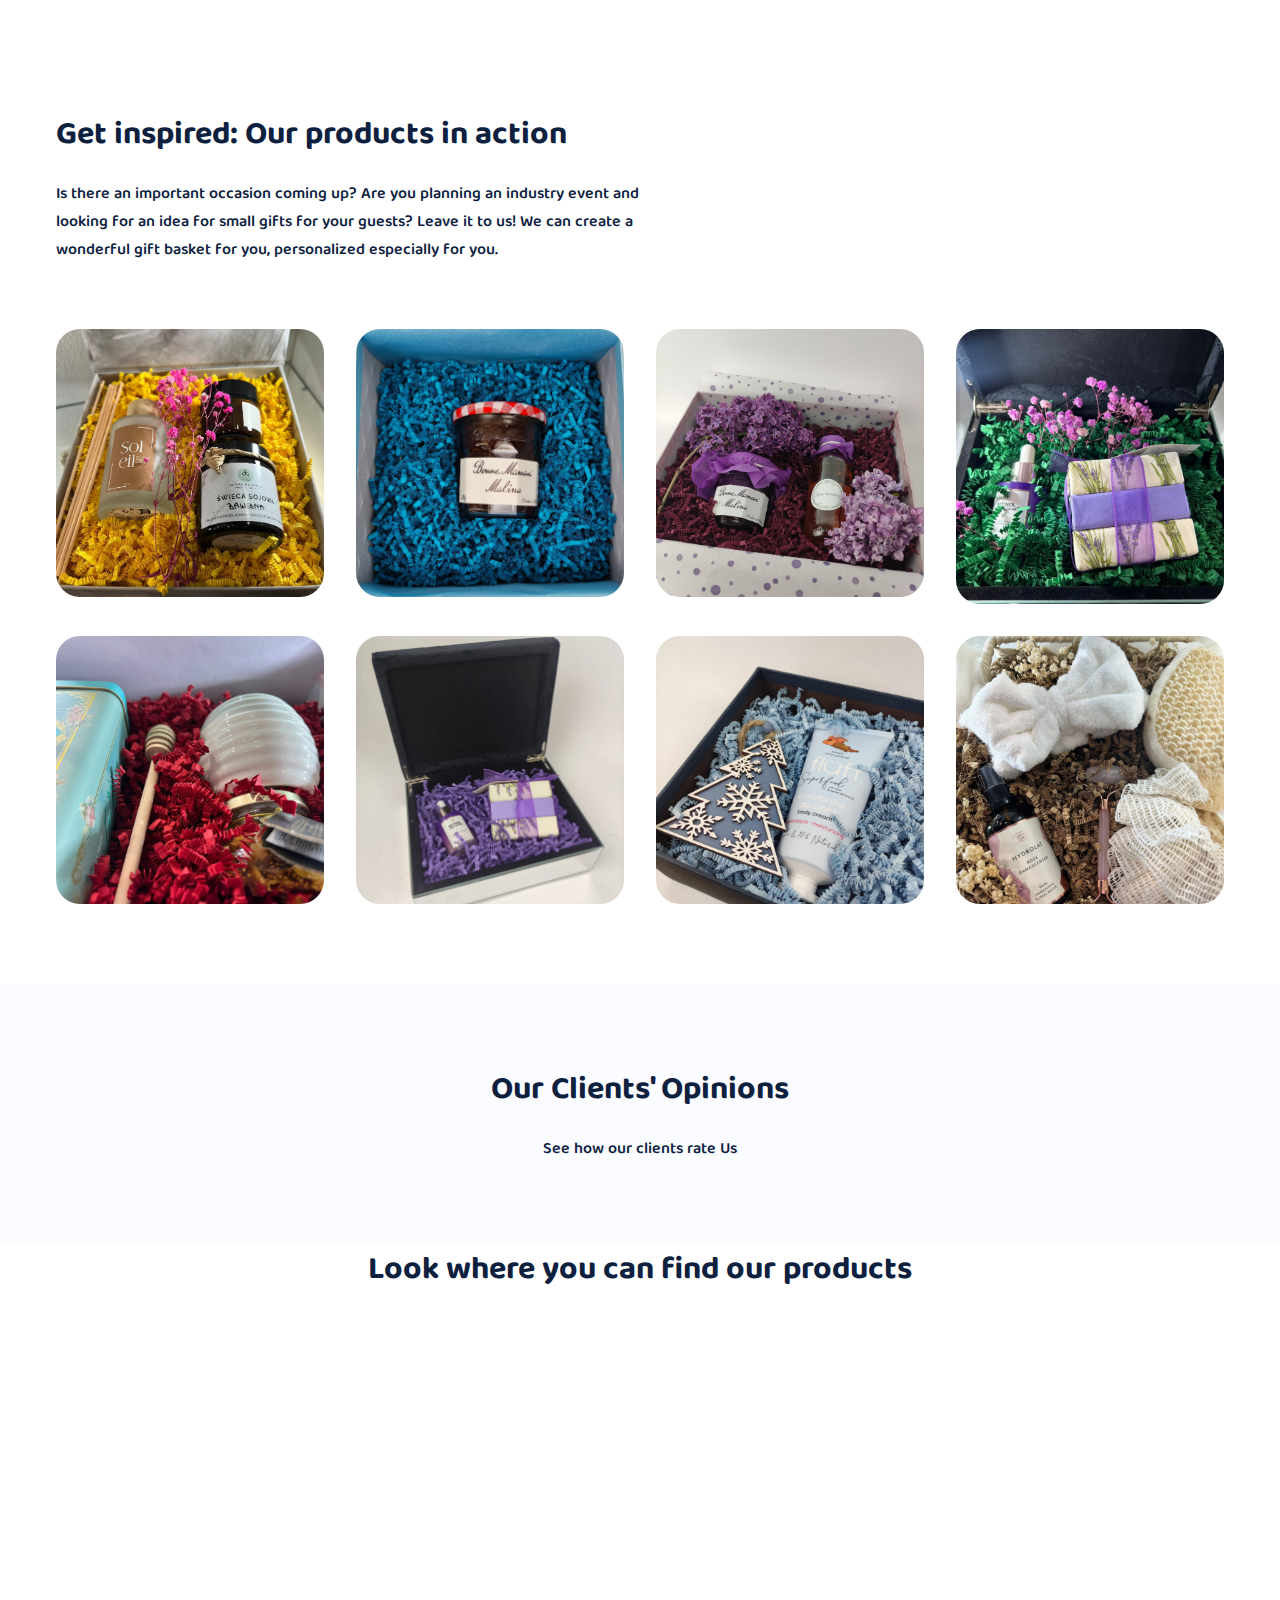
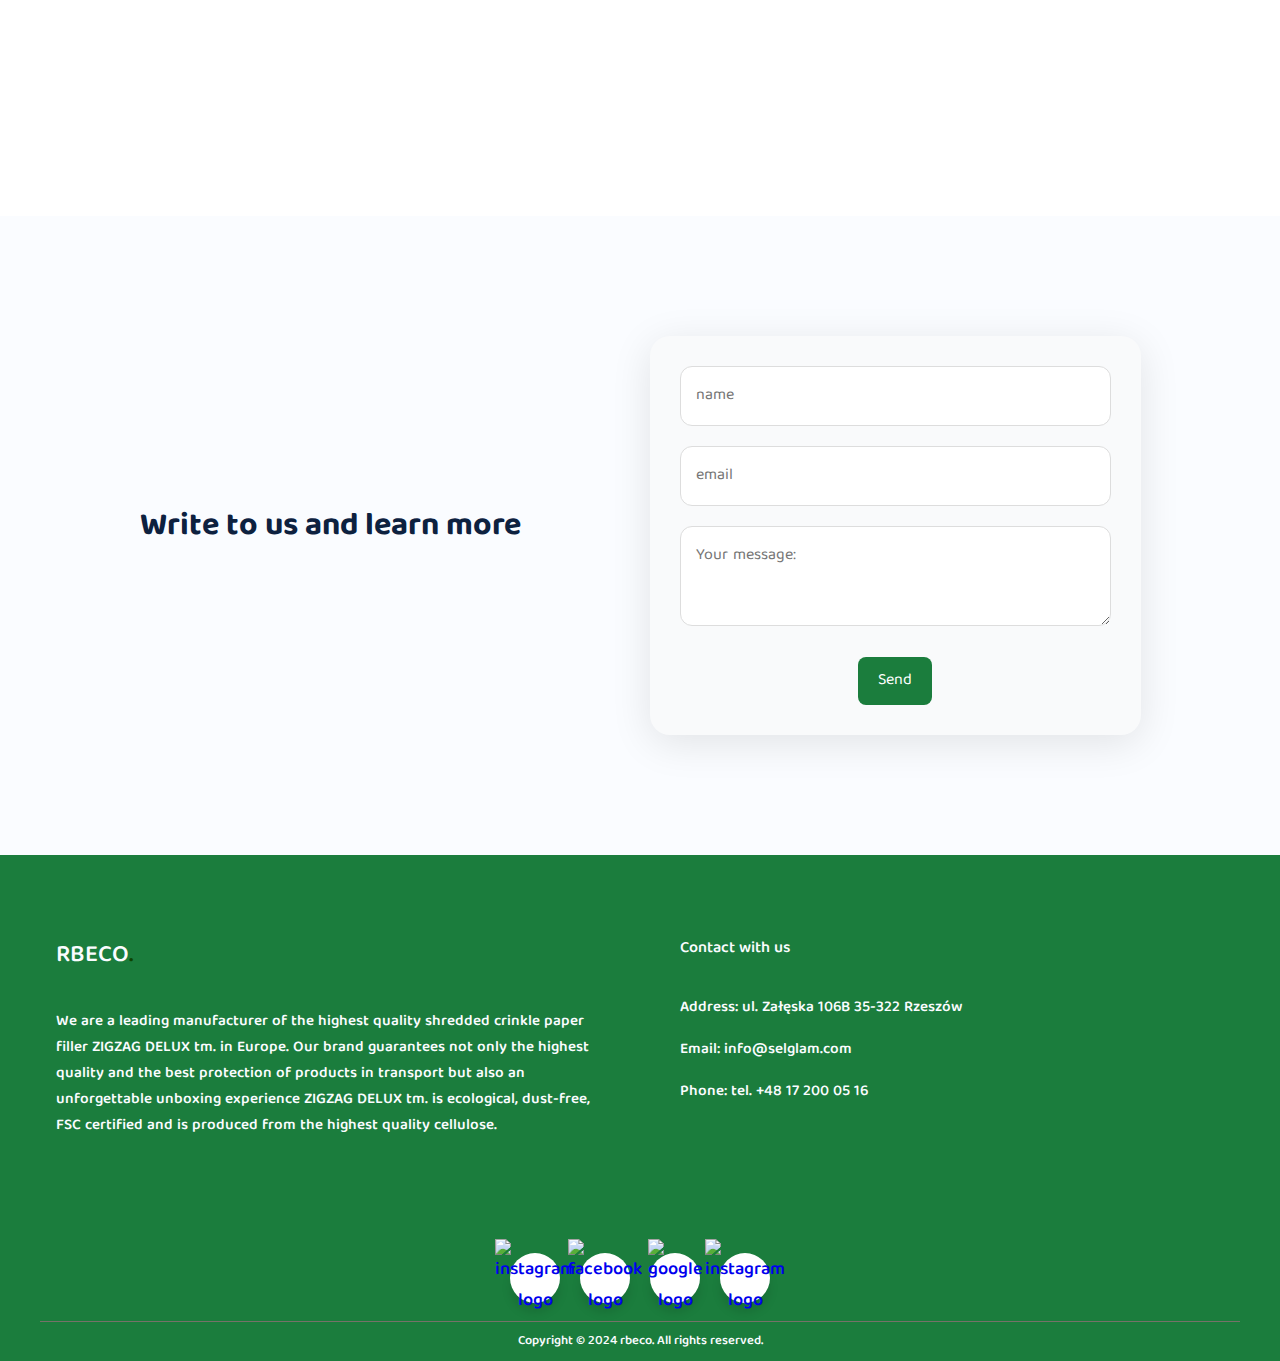
==== commit 8e4cdd1f: "Update index_en.html" ====
--- a/index_en.html
+++ b/index_en.html
@@ -34,7 +34,7 @@
       <div class="section__container header__container">
         <div class="header__image">
           <img src="images/10.jpeg" alt="header" />
-          <img src="images/9.jpeg" alt="header" /> alt="header" />
+          <img src="images/9.jpeg" alt="header" /> 
         </div>
         <div class="header__content">
           <div>
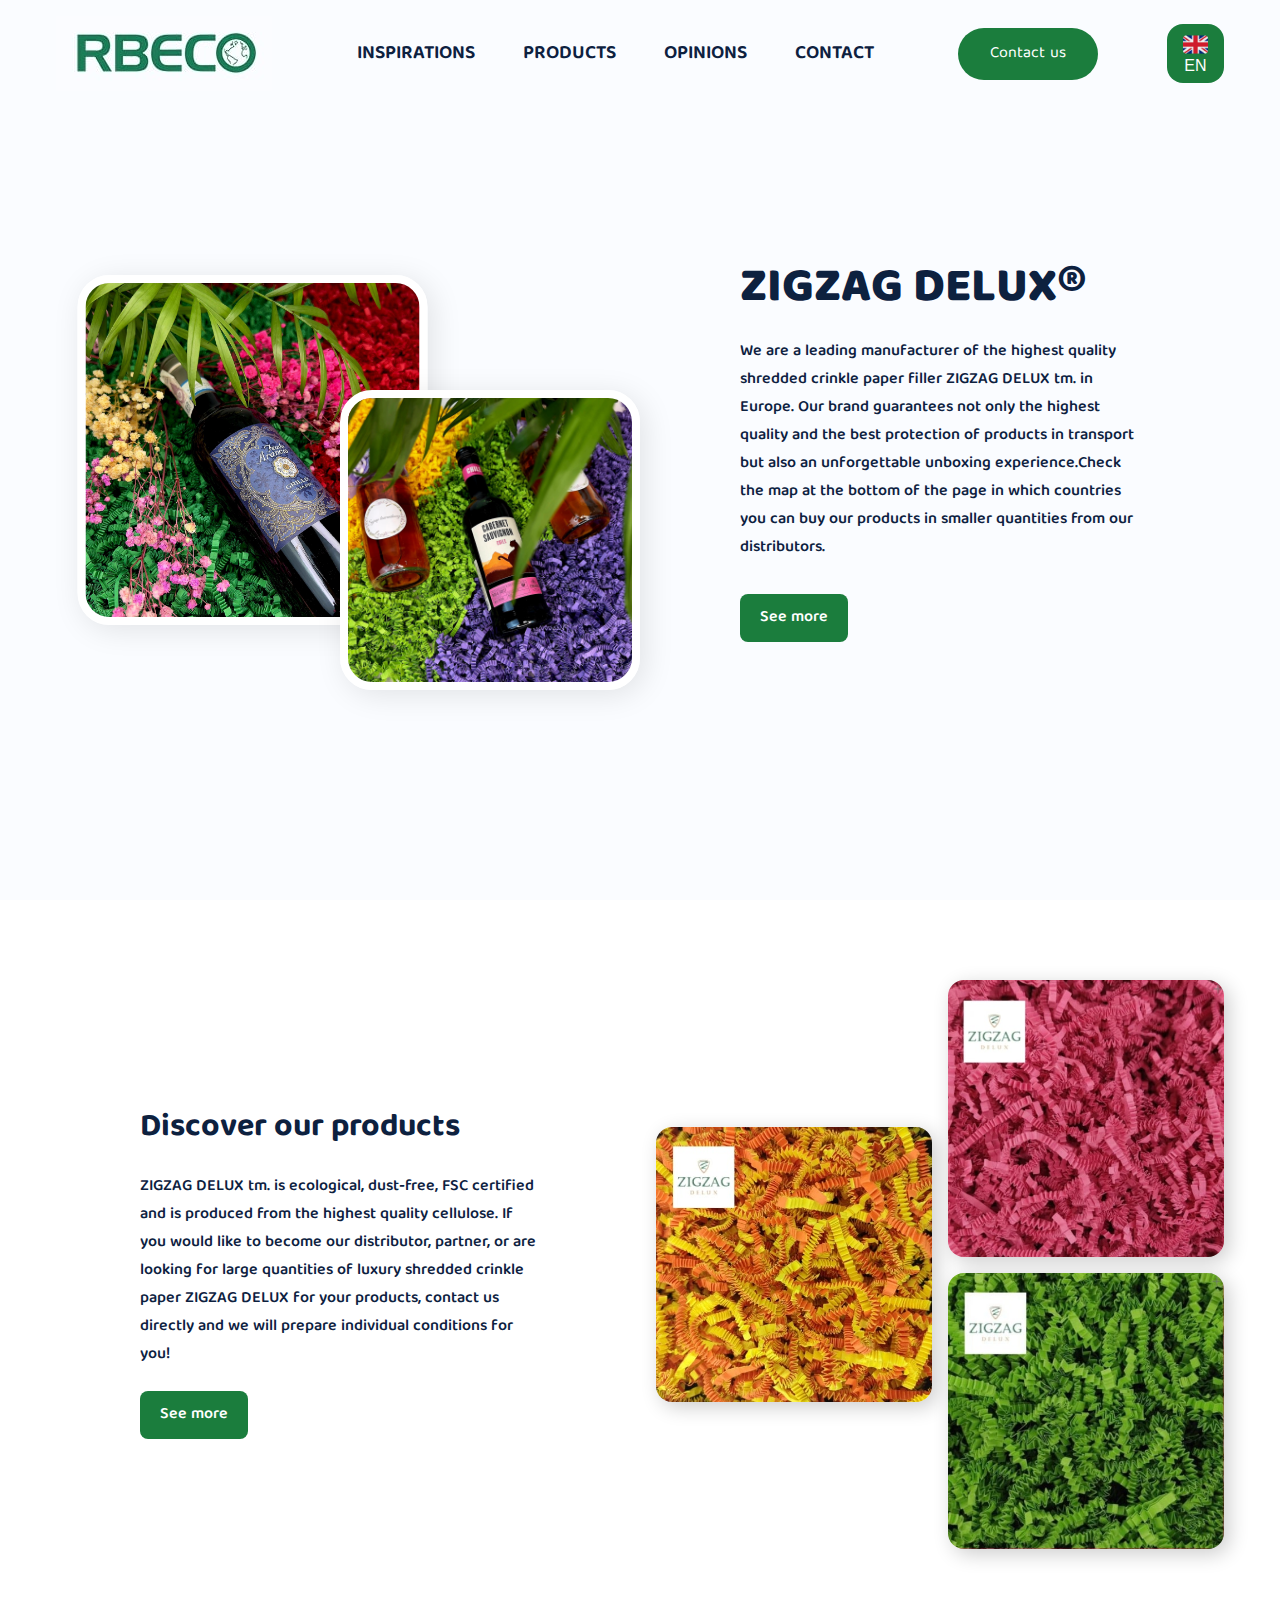
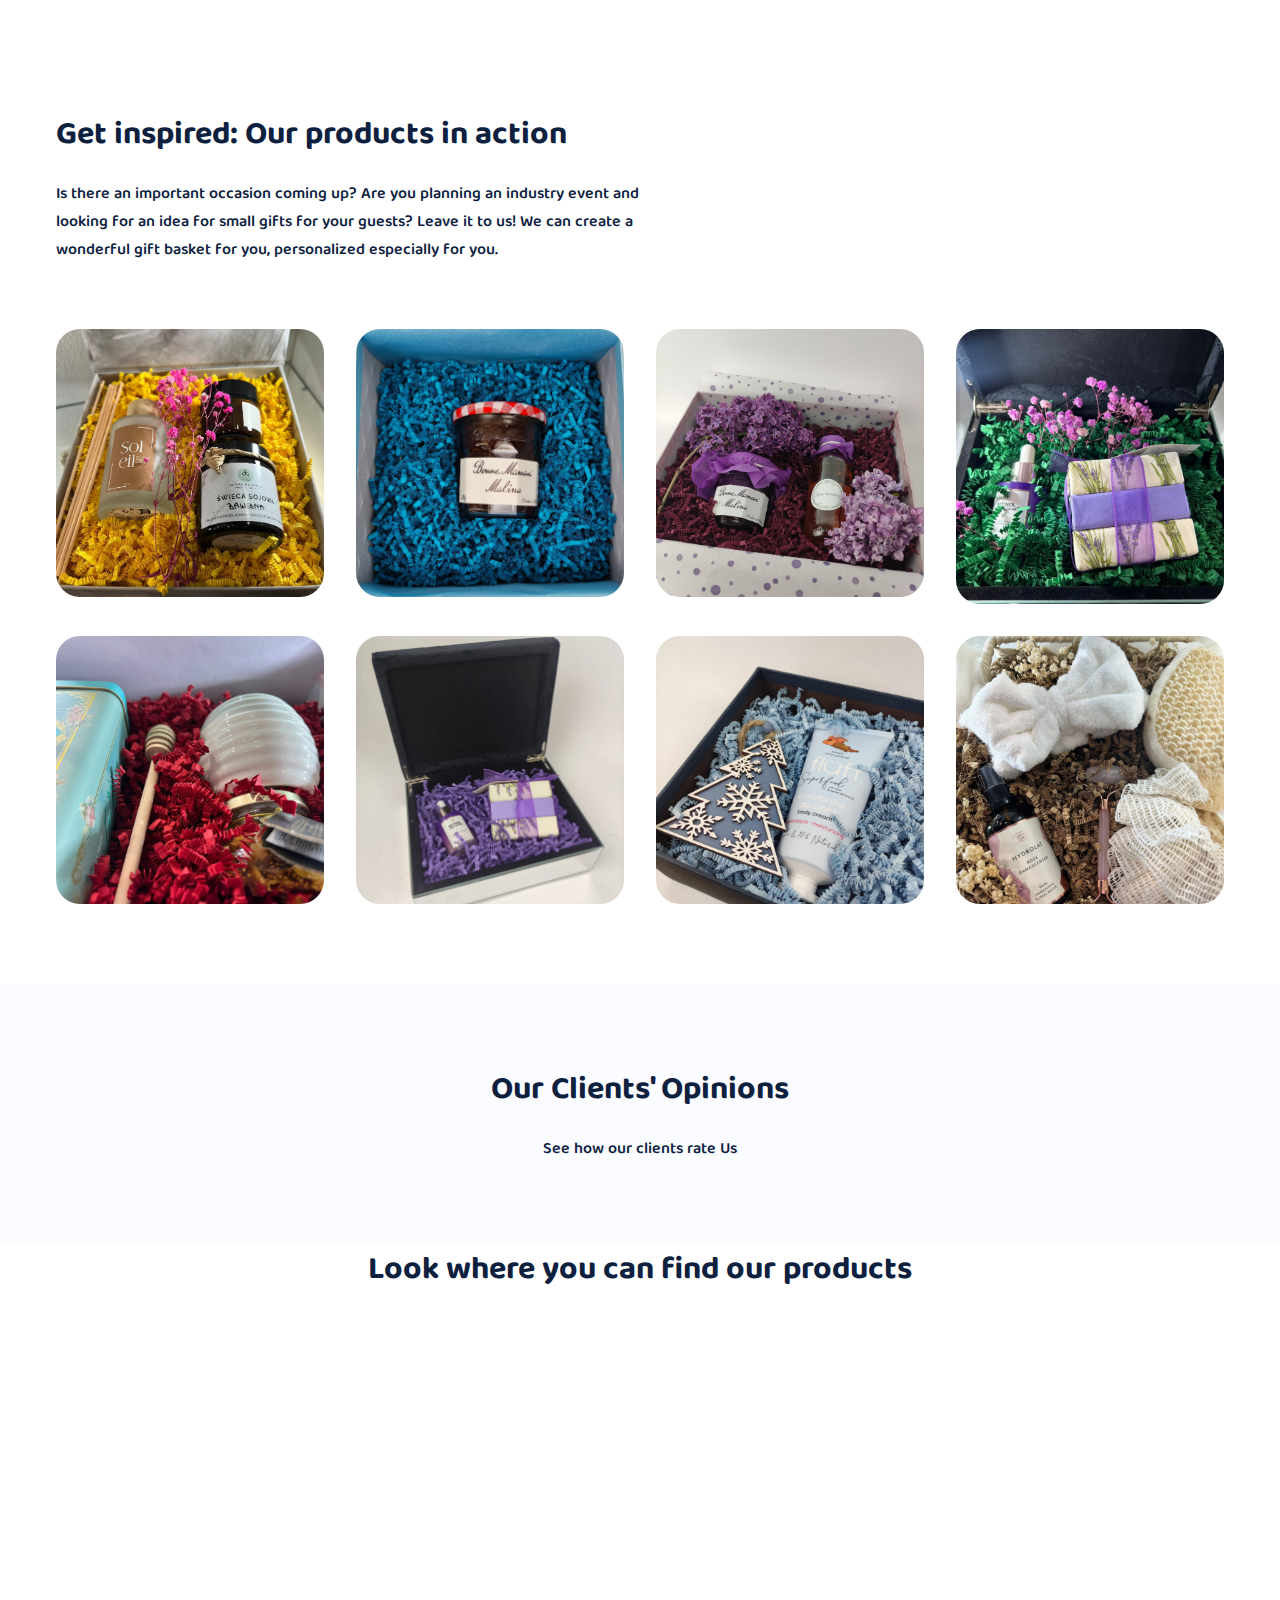
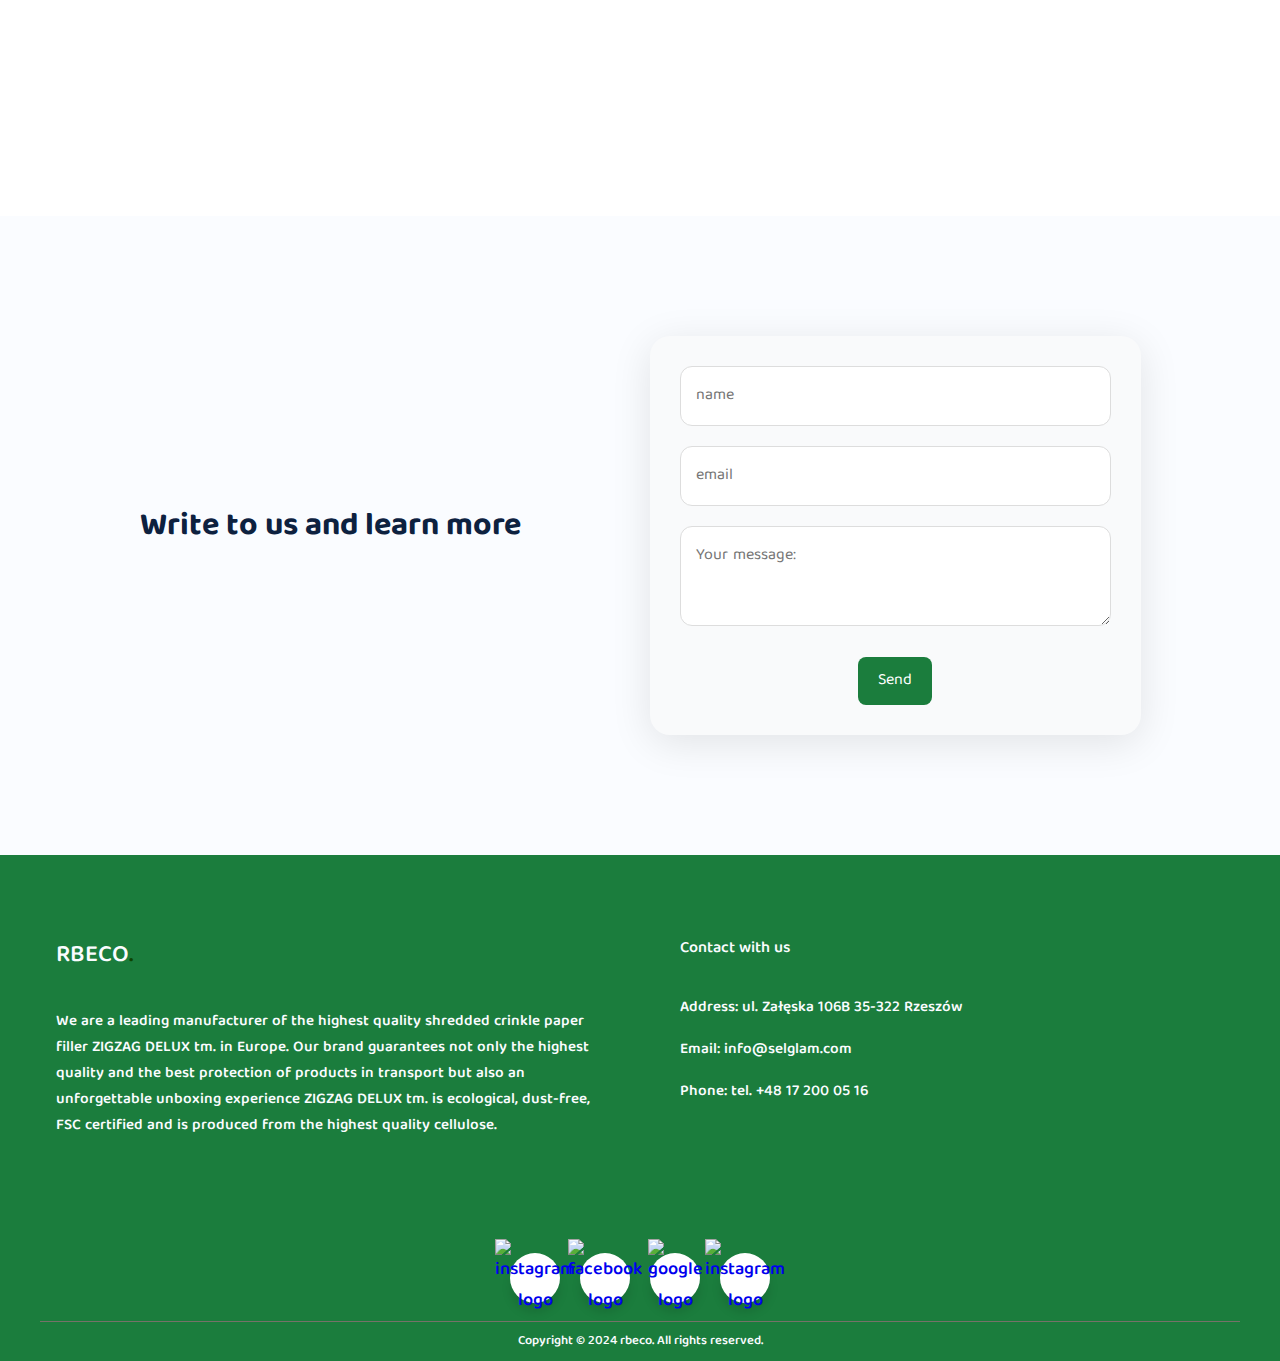
==== commit edb9f742: "Update index_en.html" ====
--- a/index_en.html
+++ b/index_en.html
@@ -33,8 +33,8 @@
     <header>
       <div class="section__container header__container">
         <div class="header__image">
-          <img src="images/10.jpeg" alt="header" />
-          <img src="images/9.jpeg" alt="header" /> 
+          <img src="images/11.jpg" alt="header" />
+          <img src="images/12.jpg" alt="header" /> 
         </div>
         <div class="header__content">
           <div>
@@ -231,7 +231,7 @@
           <ul class="wrapper" >
             <li class="icon instagram">
               <span class="tooltip">Instagram</span>
-              <a href="https://www.google.com/search?q=ksero+rzesz%C3%B3w+xero-studio&ei=JhjyYqyaKbmGwPAPnde04AM&gs_ssp=eJzj4tFP1zcsKKkoSa4sMTdgtFI1qDAxN05OS0wzMjVLS7ZITTO3MqgwTzZINjUxSEtLSzVJMjdJ85LKLk4tylcoqkotrjq8uVyhAsjTLS4pTcnMBwAZ_RuG&oq=Ksero+Rzesz%C3%B3w%2C+Xero-Studio&gs_lcp=Cgdnd3Mtd2l6EAEYADILCC4QgAQQxwEQrwEyAggmOgcIABBHELADSgQIQRgASgQIRhgAUJMBWJMBYLYKaAFwAHgAgAFiiAFikgEBMZgBAKABAqABAcgBB8ABAQ&sclient=gws-wiz" target="_blank">
+              <a href="https://www.instagram.com/selglamcom/" target="_blank">
               <span><img src="https://img.icons8.com/?size=100&id=32309&format=png&color=000000" alt="instagram logo"/></span>
             </a>
             </li>
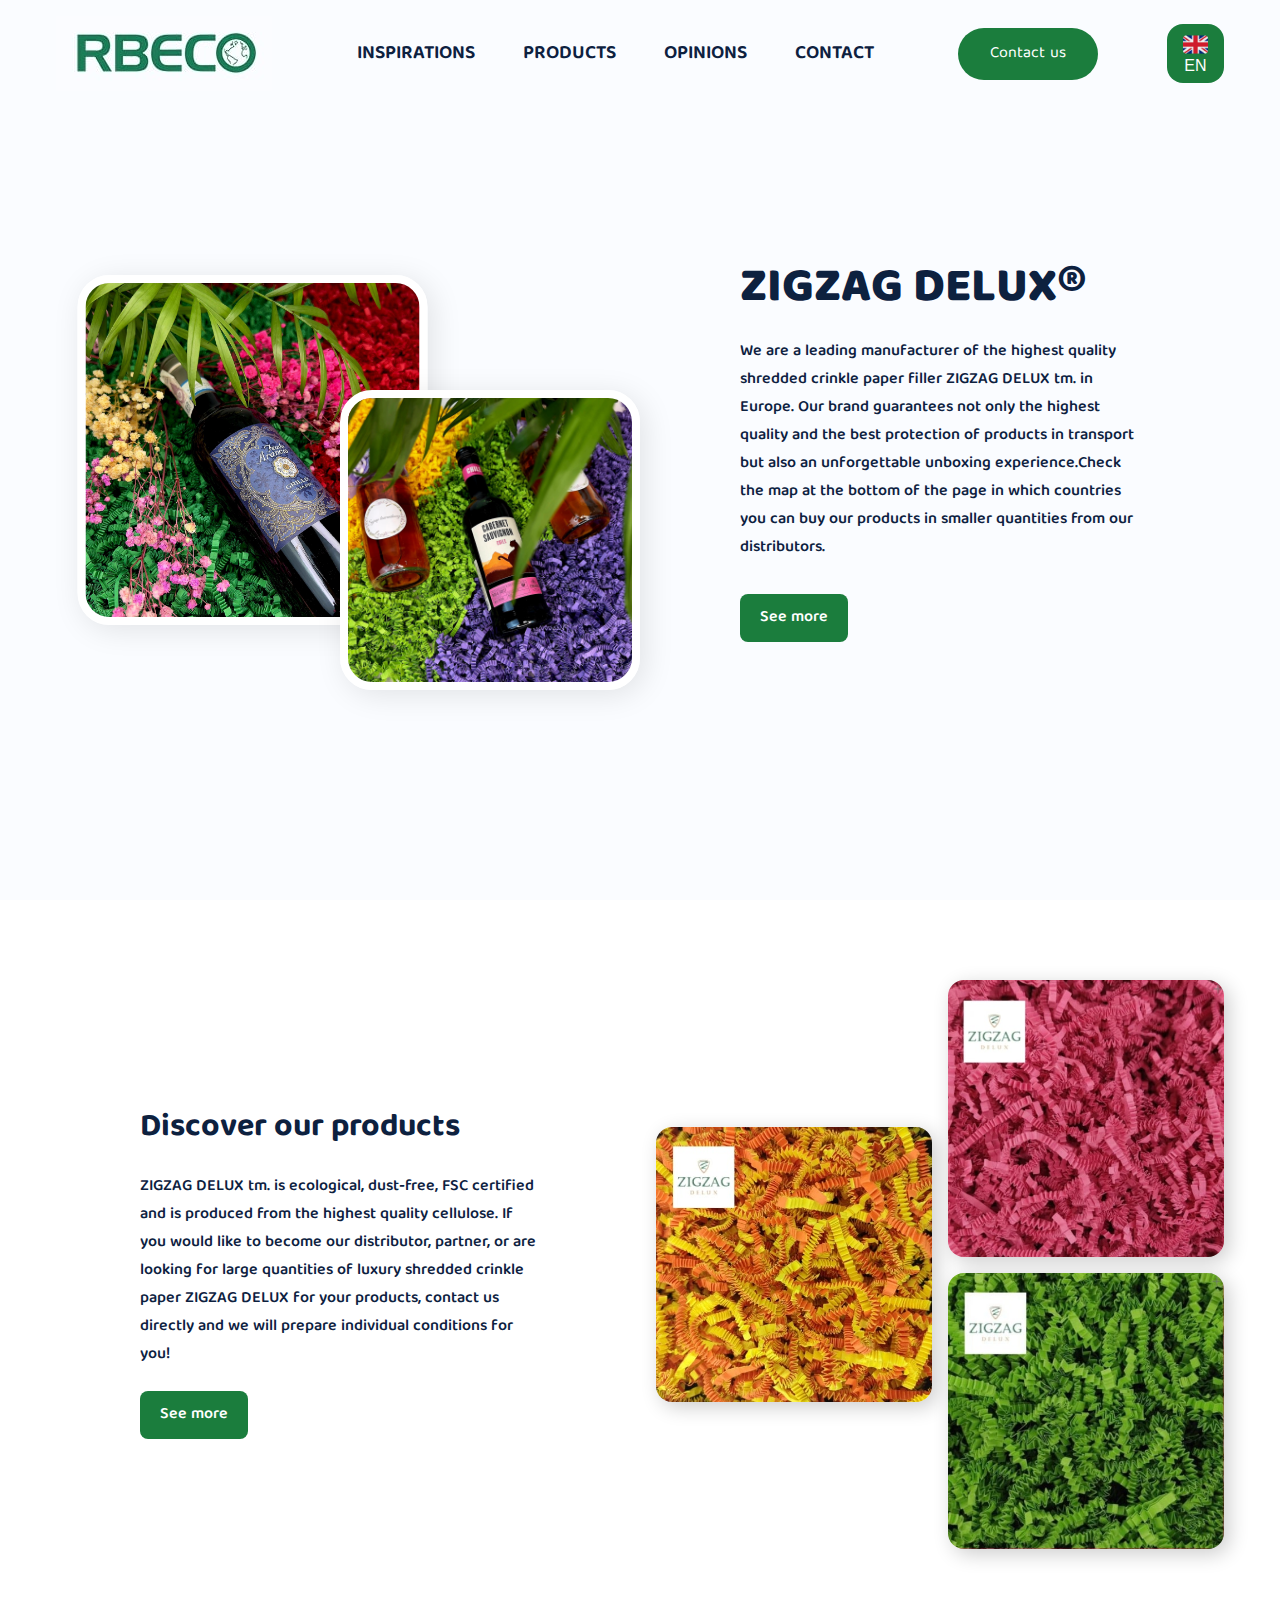
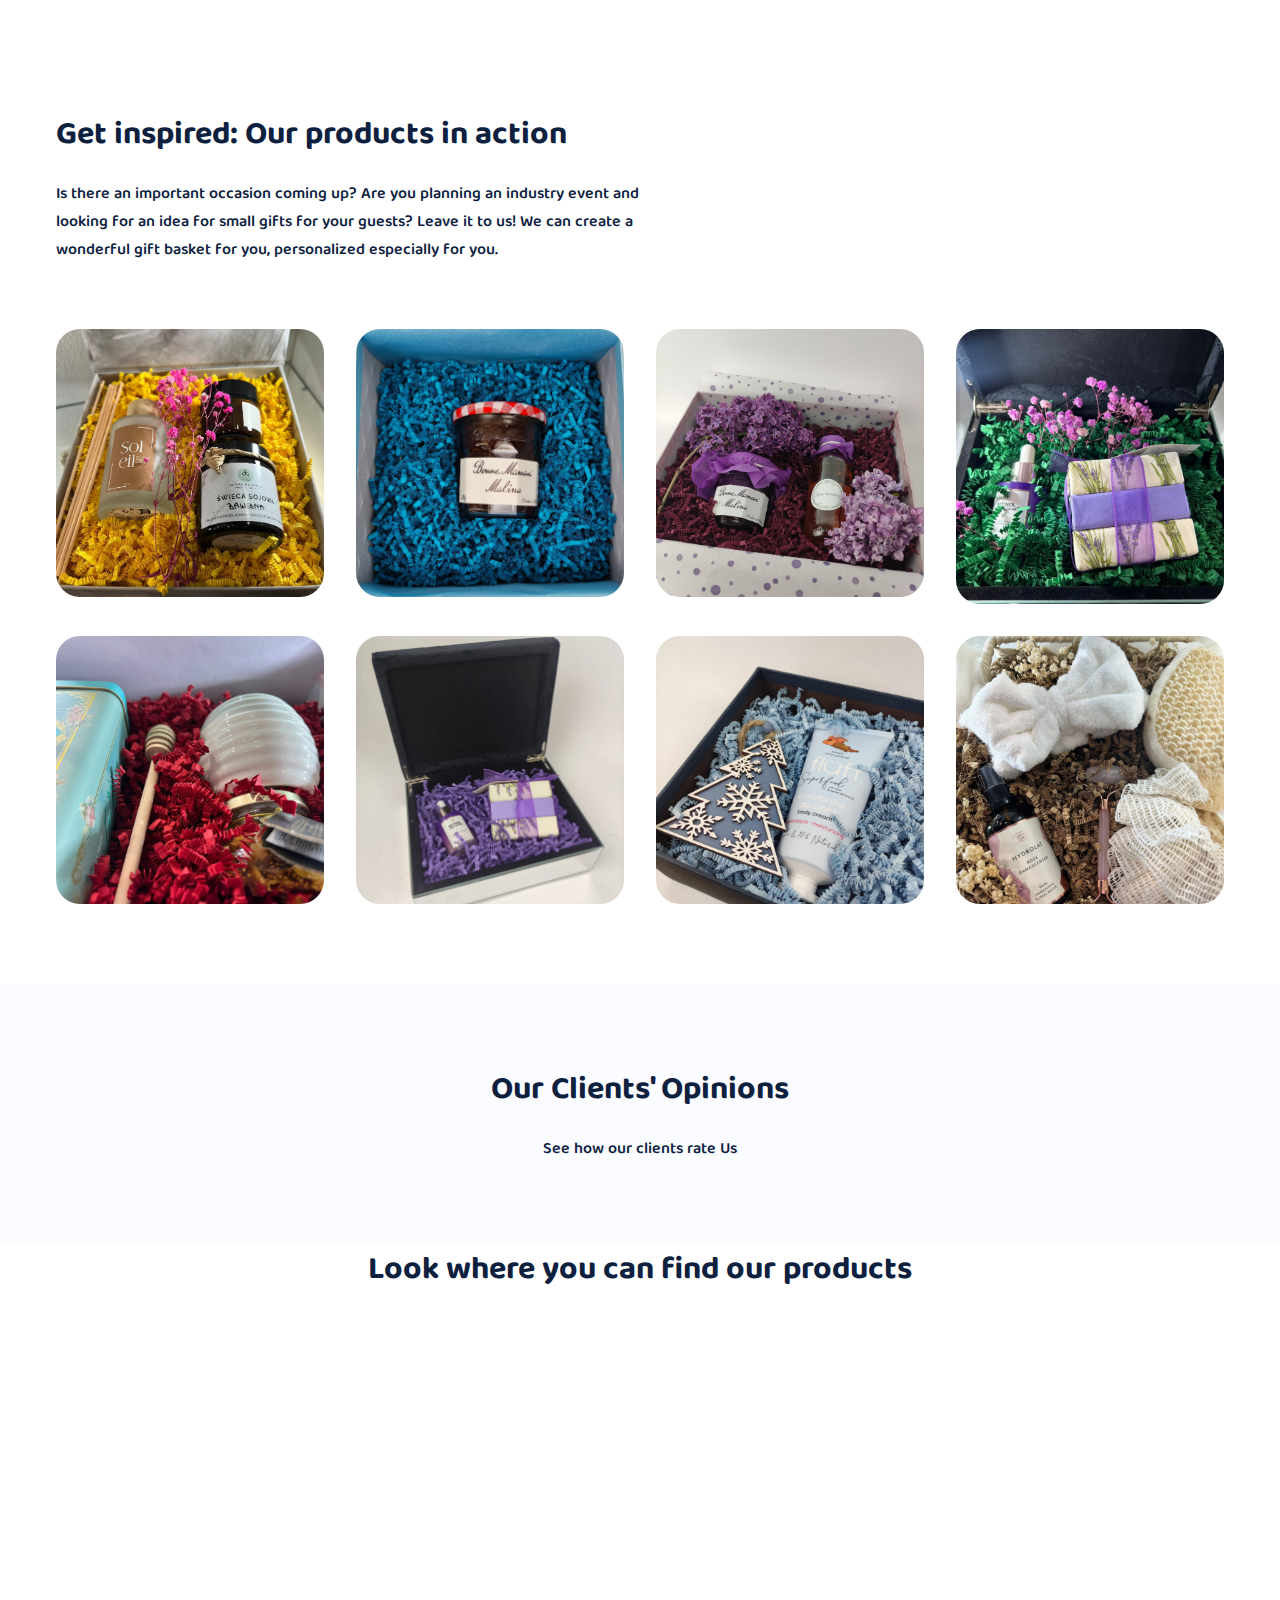
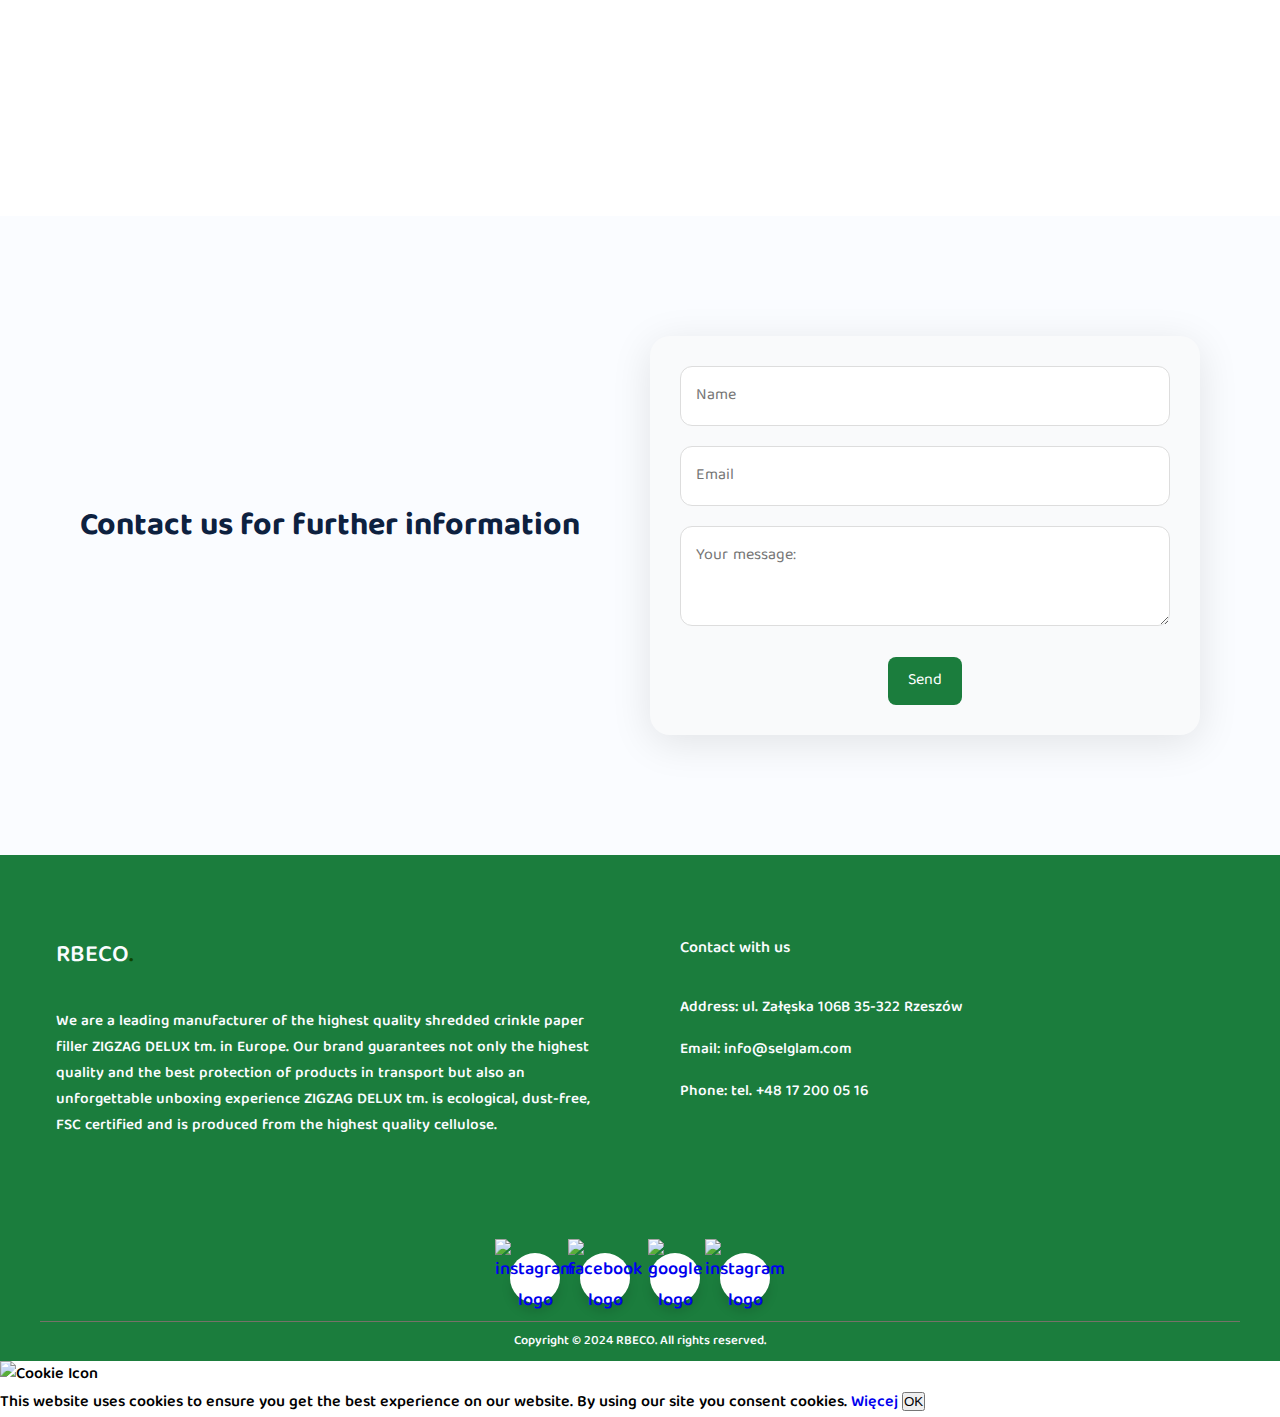
==== commit 7bf8b6a8: "Update index_en.html" ====
--- a/index_en.html
+++ b/index_en.html
@@ -4,10 +4,13 @@
     <meta charset="UTF-8" />
     <meta http-equiv="X-UA-Compatible" content="IE=edge" />
     <meta name="viewport" content="width=device-width, initial-scale=1.0" />
-    <meta name="keywords" content="Rbeco, SELGLAM, eco products, packaging, protection, personalization, unboxing">
+    <meta name="keywords"
+    content="Rbeco,SELGLAM,eco products,packaging,protection,personalization,unboxing,eco-friendly packaging,biodegradable materials,environmentally friendly,personalized packaging,eco unboxing,zero waste,eco solutions,environmentally friendly packaging,recycling,premium packaging,sustainability,renewable materials,eco-friendly packaging,environmental protection,ecological packaging,stylish packaging,e-commerce packaging,eco brand,unique packaging,eco materials,personalized accessories,exclusive packaging,luxury packaging">
+
     <meta name="description" content="Rbeco offers eco-friendly products that allow you to package, protect and personalise a product and create an unboxing experience from scratch.">
     <link href="https://cdn.jsdelivr.net/npm/remixicon@3.2.0/fonts/remixicon.css" rel="stylesheet"/>
     <link rel="stylesheet" href="styles.css" />
+    <link rel="stylesheet" href="cookies.css">
     <link rel="preconnect" href="https://fonts.googleapis.com">
     <link rel="preconnect" href="https://fonts.gstatic.com" crossorigin>
     <link href="https://fonts.googleapis.com/css2?family=PT+Sans:ital,wght@0,400;0,700;1,400;1,700&display=swap" rel="stylesheet">
@@ -59,7 +62,7 @@
             </h2>
             <p class="section__subtitle">
               ZIGZAG DELUX tm. is ecological, dust-free, FSC certified and is produced from the highest quality cellulose.
-If you would like to become our distributor, partner, or are looking for large quantities of luxury shredded crinkle paper ZIGZAG DELUX for your products, contact us directly and we will prepare individual conditions for you!
+              If you would like to become our distributor, partner, or are looking for large quantities of luxury shredded crinkle paper ZIGZAG DELUX for your products, contact us directly and we will prepare individual conditions for you!
             </p>
             <div class="view__all">
               <a class="btn" href="https://selglam.com/kat/eko-wypelniacze/wiorka" role="button">
@@ -188,13 +191,13 @@
     <section class="contact" id="kontakt">
       <div class="section__container contact__container">
         <div class="contact__content">
-          <h2 class="section__title">Write to us and learn more</h2>
+          <h2 class="section__title">Contact us for further information</h2>
         </div>
         <div class="contact__form">
           <form action="https://api.web3forms.com/submit" method="POST">
             <input type="hidden" name="access_key" value="2a543d61-2090-4590-9faf-cb9a5ef78244">
-            <input type="text" name="name" placeholder="name" required />
-            <input type="email" name="email" placeholder="email" required /> 
+            <input type="text" name="name" placeholder="Name" required />
+            <input type="email" name="email" placeholder="Email" required /> 
             <textarea name="message" placeholder="Your message: " required></textarea> 
             <br>
             <center><button class="btn" type="submit">Send</button></center>
@@ -209,7 +212,7 @@
           <h3>RBECO<span>.</span></h3>
           <p>
             We are a leading manufacturer of the highest quality shredded crinkle paper filler ZIGZAG DELUX tm.  in Europe. Our brand guarantees not only the highest quality and the best protection of products in transport but also an unforgettable unboxing  experience 
-ZIGZAG DELUX tm. is ecological, dust-free, FSC certified and is produced from the highest quality cellulose.
+            ZIGZAG DELUX tm. is ecological, dust-free, FSC certified and is produced from the highest quality cellulose.
           </p>
       
 
@@ -228,41 +231,59 @@
       </div>
       <div class="footer__bar_social_media">
         <div class="wrapper">
-          <ul class="wrapper" >
+          <ul class="wrapper">
             <li class="icon instagram">
               <span class="tooltip">Instagram</span>
               <a href="https://www.instagram.com/selglamcom/" target="_blank">
-              <span><img src="https://img.icons8.com/?size=100&id=32309&format=png&color=000000" alt="instagram logo"/></span>
-            </a>
-            </li>
-              <li class="icon facebook">
-                <span class="tooltip">Facebook</span>
-                <a href="https://www.facebook.com/rbecorbeco" target="_blank">
-                <span><img src="https://img.icons8.com/?size=100&id=118467&format=png&color=000000" alt="facebook logo"/></span>
-              </a>
-              </li>
-              <li class="icon twitter">
-                <span class="tooltip">Google</span>
-                <a href="https://www.google.com/search?q=selglam%0D%0A&client=opera-gx&hs=rWf&sca_esv=0a3e250173e3dd9d&sxsrf=ADLYWIIQkyhrCEoc4kbKTK70SnTszpCNXA%3A1729370489888&ei=eRkUZ6z2NcDAwPAP8fjVyQs&ved=0ahUKEwjslvCNp5uJAxVAIBAIHXF8NbkQ4dUDCA8&uact=5&oq=selglam%0D%0A&gs_lp=[base64]&sclient=gws-wiz-serp" target="_blank">
-                <span><img src="https://img.icons8.com/ios-glyphs/30/000000/google-logo--v1.png" alt="google logo"/></span>
-              </a>
-              </li>
-              <li class="icon instagram">
-                <span class="tooltip">Instagram</span>
-                <a href="https://www.instagram.com/rbeco.pl/" target="_blank">
-                <span><img src="https://img.icons8.com/?size=100&id=32309&format=png&color=000000" alt="instagram logo"/></span>
-              </a>
-              </li>
-              
-            </ul>
-          </div>
+                <span><img src="https://img.icons8.com/?size=100&id=32320&format=png&color=000000"
+                    alt="instagram logo" /></span>
+              </a>
+            </li>
+            <li class="icon facebook">
+              <span class="tooltip">Facebook</span>
+              <a href="https://www.facebook.com/rbecorbeco" target="_blank">
+                <span><img src="https://img.icons8.com/?size=100&id=F1Q_pDY0qwkx&format=png&color=000000"
+                    alt="facebook logo" /></span>
+              </a>
+            </li>
+            <li class="icon twitter">
+              <span class="tooltip">Google</span>
+              <a href="https://www.google.com/search?q=selglam%0D%0A&client=opera-gx&hs=rWf&sca_esv=0a3e250173e3dd9d&sxsrf=ADLYWIIQkyhrCEoc4kbKTK70SnTszpCNXA%3A1729370489888&ei=eRkUZ6z2NcDAwPAP8fjVyQs&ved=0ahUKEwjslvCNp5uJAxVAIBAIHXF8NbkQ4dUDCA8&uact=5&oq=selglam%0D%0A&gs_lp=[base64]&sclient=gws-wiz-serp"
+                target="_blank">
+                <span><img src="https://img.icons8.com/?size=100&id=17935&format=png&color=000000"
+                    alt="google logo" /></span>
+              </a>
+            </li>
+            <li class="icon instagram">
+              <span class="tooltip">Instagram</span>
+              <a href="https://www.instagram.com/rbeco.pl/" target="_blank">
+                <span><img src="https://img.icons8.com/?size=100&id=32320&format=png&color=000000"
+                    alt="instagram logo" /></span>
+              </a>
+            </li>
+  
+          </ul>
+        </div>
       </div>
       <div class="footer__bar">
-        Copyright © 2024 rbeco. All rights reserved.
+        Copyright © 2024 RBECO. All rights reserved.
       </div>
     </footer>
     <button onclick="topFunction()" id="myBtn" title="Go to top">▲</button>
-    <script src="scripts.js"></script>
+    
+  
+
+
+
+    <div id="cookie-banner" class="cookie-banner">
+      <img src="https://img.icons8.com/emoji/48/000000/cookie-emoji.png" alt="Cookie Icon" class="cookie-icon" />
+      <span class="cookie-text">
+        This website uses cookies to ensure you get the best experience on our website. By using our site you consent cookies.  
+          <a href="https://policies.google.com/technologies/cookies?hl=en" class="cookie-link">Więcej</a>
+      </span>
+      <button id="cookie-accept" class="cookie-button">OK</button>
+  </div>
+
     <script>
       document.addEventListener("DOMContentLoaded", function () {
           document.getElementById('lang-btn').addEventListener('click', function () {
@@ -270,5 +291,7 @@
           });
       });
   </script> 
+  <script src="cookies.js"></script>
+<script src="scripts.js"></script>
   </body>
 </html>
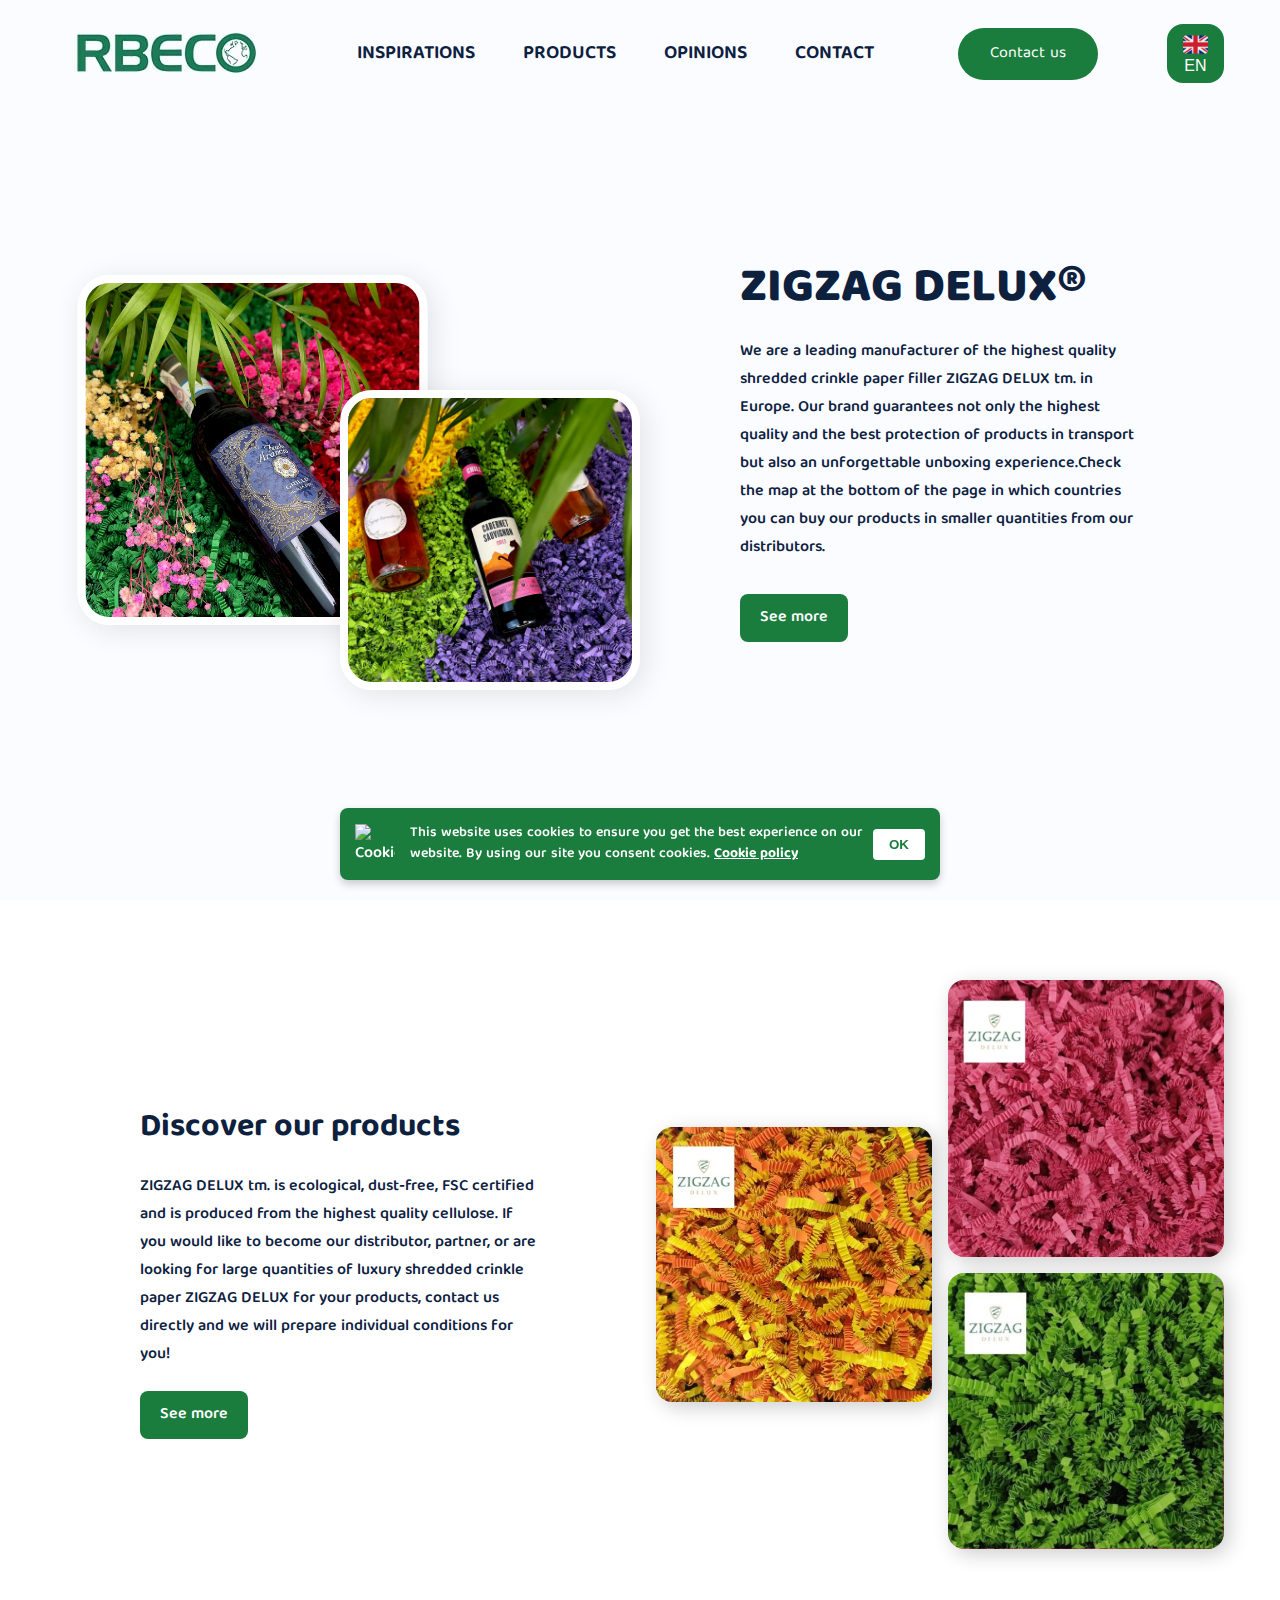
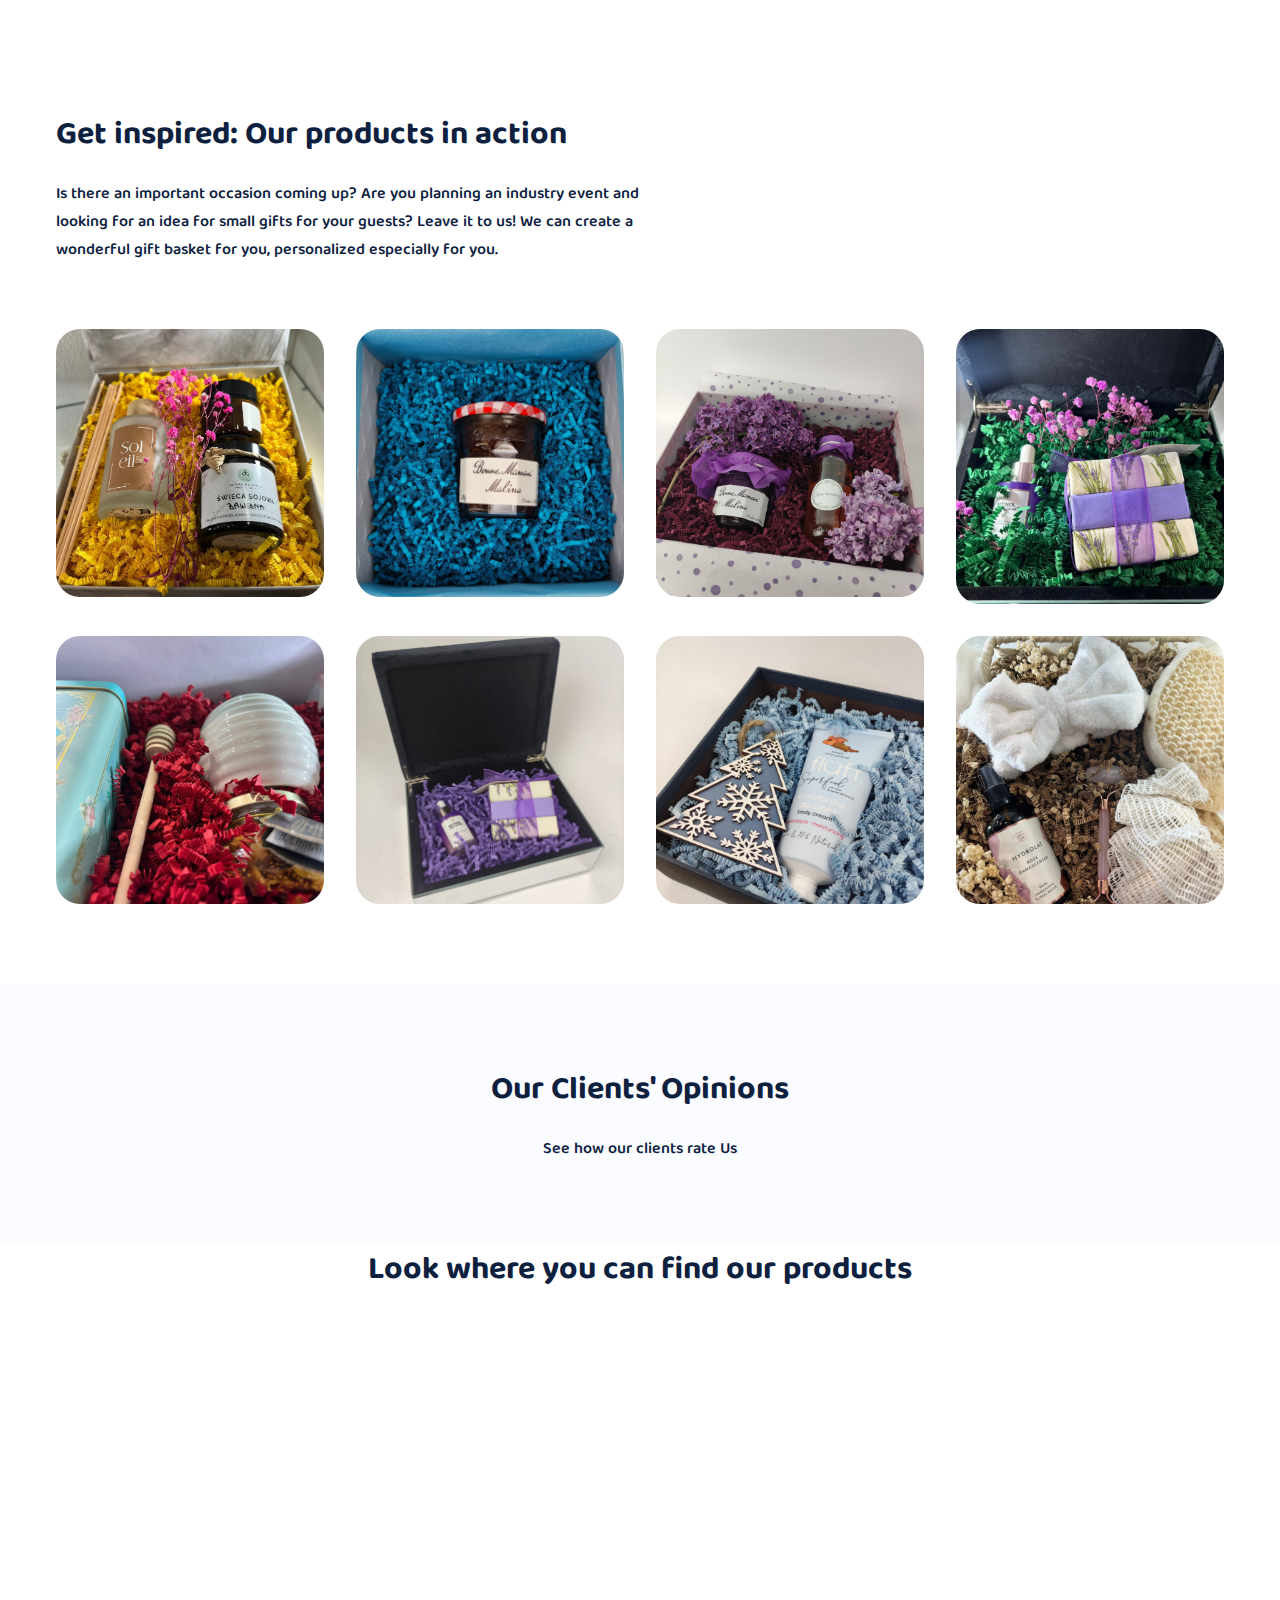
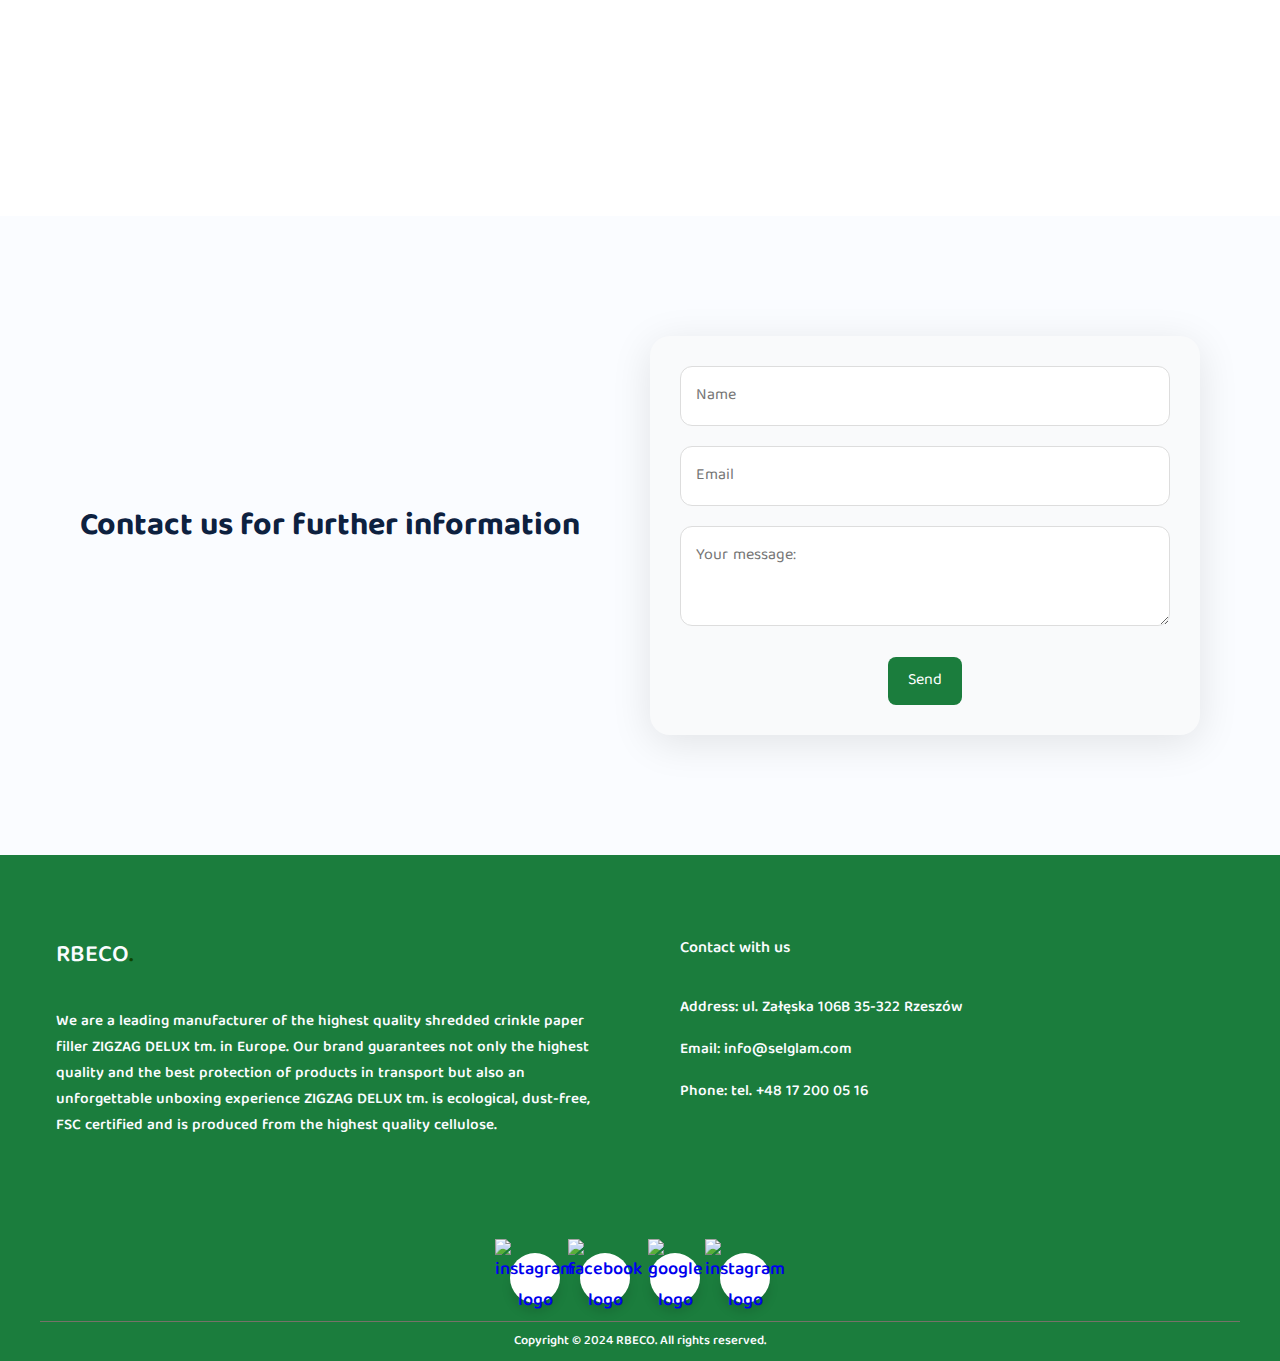
==== commit 14f02cef: "Update index_en.html" ====
--- a/index_en.html
+++ b/index_en.html
@@ -279,7 +279,7 @@
       <img src="https://img.icons8.com/emoji/48/000000/cookie-emoji.png" alt="Cookie Icon" class="cookie-icon" />
       <span class="cookie-text">
         This website uses cookies to ensure you get the best experience on our website. By using our site you consent cookies.  
-          <a href="https://policies.google.com/technologies/cookies?hl=en" class="cookie-link">Więcej</a>
+          <a href="https://policies.google.com/technologies/cookies?hl=en" class="cookie-link">Cookie policy</a>
       </span>
       <button id="cookie-accept" class="cookie-button">OK</button>
   </div>
--- a/styles.css
+++ b/styles.css
@@ -15,6 +15,7 @@
   padding: 0;
   margin: 0;
   box-sizing: border-box;
+  scroll-behavior: smooth;
 }
 
 .section__container {
@@ -506,7 +507,6 @@
   font-family: "Baloo Tamma 2", system-ui; /* Dodanie efektu przejścia */
 }
 
-
 .footer {
   background-color: var(--bg-footer);
 }
@@ -568,6 +568,8 @@
   color: var(--secondary-color);
 
 }
+
+
 
 
 #myBtn {
@@ -854,8 +856,8 @@
 @media (width < 350px) {
   
   .btnheader{
-    font-size: 0.5rem;
-    padding: 0.6rem 0.6rem;
+    font-size: 0.6rem;
+    padding: 0.8rem 0.8rem;
     border-radius: 1rem;
   }
   .nav__logo img{
@@ -887,7 +889,6 @@
 #map h2{
   text-align: center;
 }
-
 
 
 .wrapper {
@@ -973,3 +974,10 @@
   background: #fcfcfc;
   color: #000000;
 }
+
+
+
+
+
+
+
--- a/cookies.css
+++ b/cookies.css
@@ -0,0 +1,99 @@
+
+
+* {
+    padding: 0;
+    margin: 0;
+    box-sizing: border-box;
+  }
+
+  
+body {
+    font-family: "Baloo Tamma 2", system-ui ;
+    font-weight:600;
+    overflow-x: hidden;
+    
+  }
+/* Cookie Banner Styles */
+.cookie-banner {
+    display: flex;
+    align-items: center;
+    background-color: #1b7d3d; /* Green background color */
+    color: #fff; /* White text color */
+    padding: 15px;
+    border-radius: 8px;
+    box-shadow: 0px 4px 8px rgba(0, 0, 0, 0.2);
+    position: fixed;
+    bottom: 20px;
+    left: 20px;
+    right: 20px;
+    max-width: 600px;
+    margin: 0 auto;
+    z-index: 1000;
+  }
+  
+  /* Cookie Icon */
+  .cookie-icon {
+    width: 40px;
+    height: 40px;
+    margin-right: 15px;
+  }
+  
+  /* Cookie Text */
+  .cookie-text {
+    flex-grow: 1;
+    font-size: 14px;
+    line-height: 1.5;
+    margin-right: 10px;
+    
+  }
+  
+  /* Link Style */
+  .cookie-link {
+    color: #ffffff;
+    font-weight: bold;
+    text-decoration: underline;
+  }
+  
+  /* Button Style */
+  .cookie-button {
+    background-color: #fff;
+    color: #1b7d3d;
+    border: none;
+    border-radius: 4px;
+    padding: 8px 16px;
+    font-weight: bold;
+    cursor: pointer;
+    transition: background-color 0.3s;
+  }
+  
+  .cookie-button:hover {
+    background-color: #ddd;
+  }
+
+
+
+
+/* Media Query dla ekranów poniżej 500px */
+@media (max-width: 500px) {
+  .cookie-banner {
+      max-width: 90%; /* Zmiana maksymalnej szerokości na 90% */
+      left: 5%; /* Ustawienie lewego marginesu */
+      right: 5%; /* Ustawienie prawego marginesu */
+  }
+}
+
+/* Media Query dla ekranów poniżej 400px */
+@media (max-width: 430px) {
+  .cookie-banner {
+      max-width: 90%; /* Zmiana maksymalnej szerokości na 95% */
+      left: 2.5%; /* Ustawienie lewego marginesu */
+      right: 2.5%; /* Ustawienie prawego marginesu */
+  }
+  @media (max-width: 350px) {
+    .cookie-banner {
+        max-width: 80%; /* Zmiana maksymalnej szerokości na 95% */
+        left: 2.5%; /* Ustawienie lewego marginesu */
+        right: 2.5%; /* Ustawienie prawego marginesu */
+    }
+}
+}
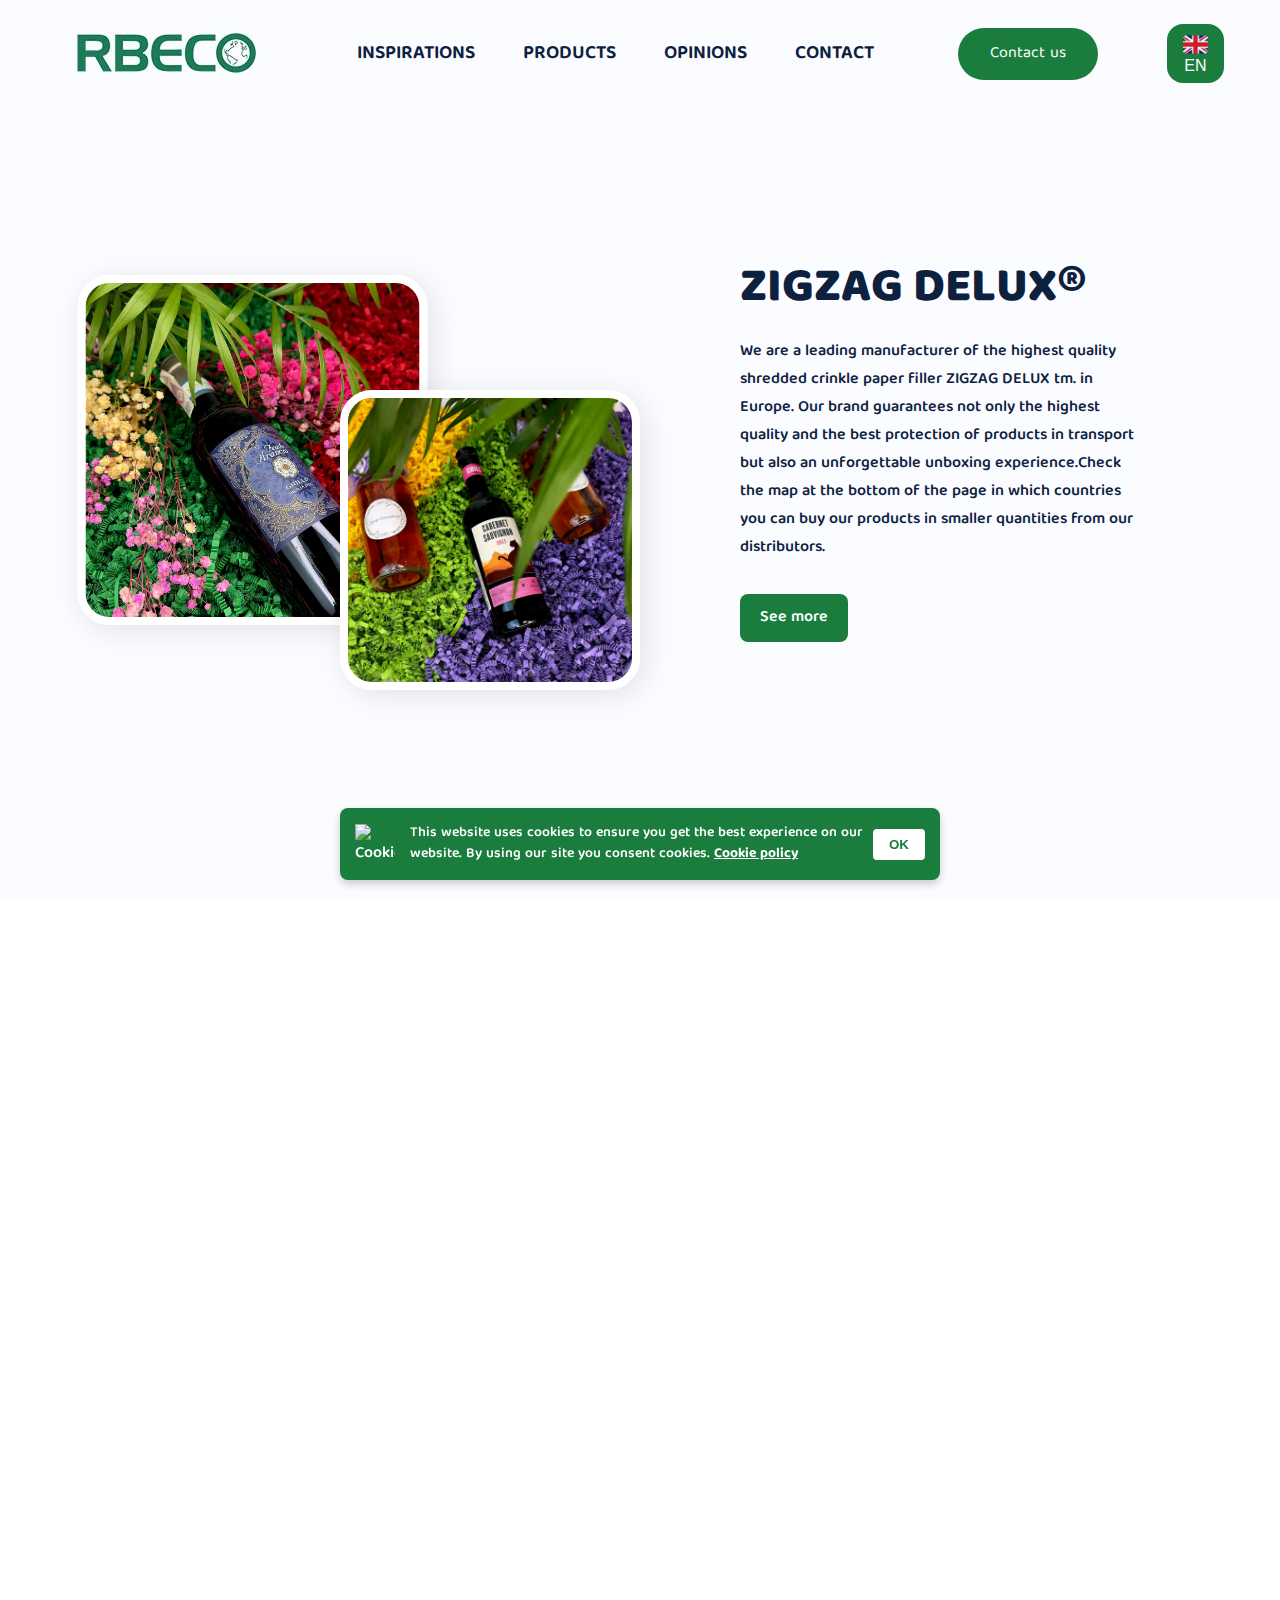
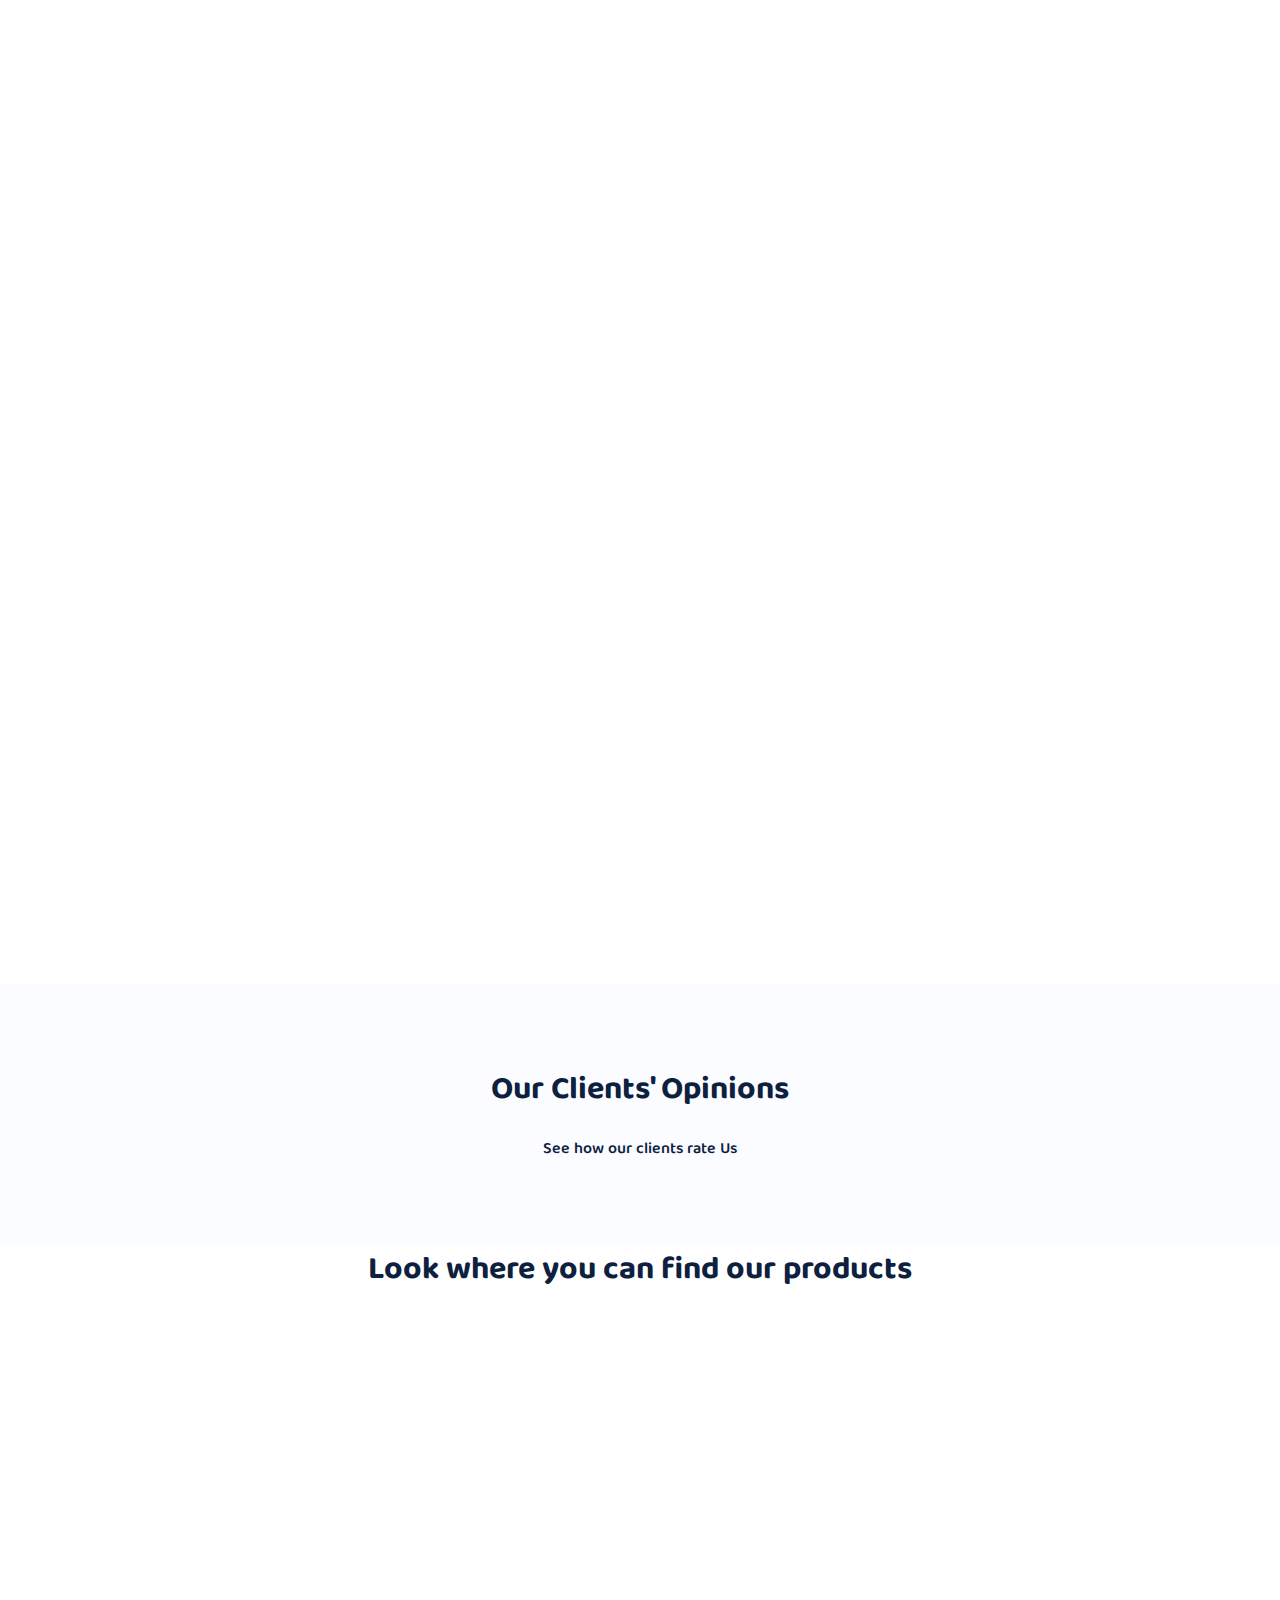
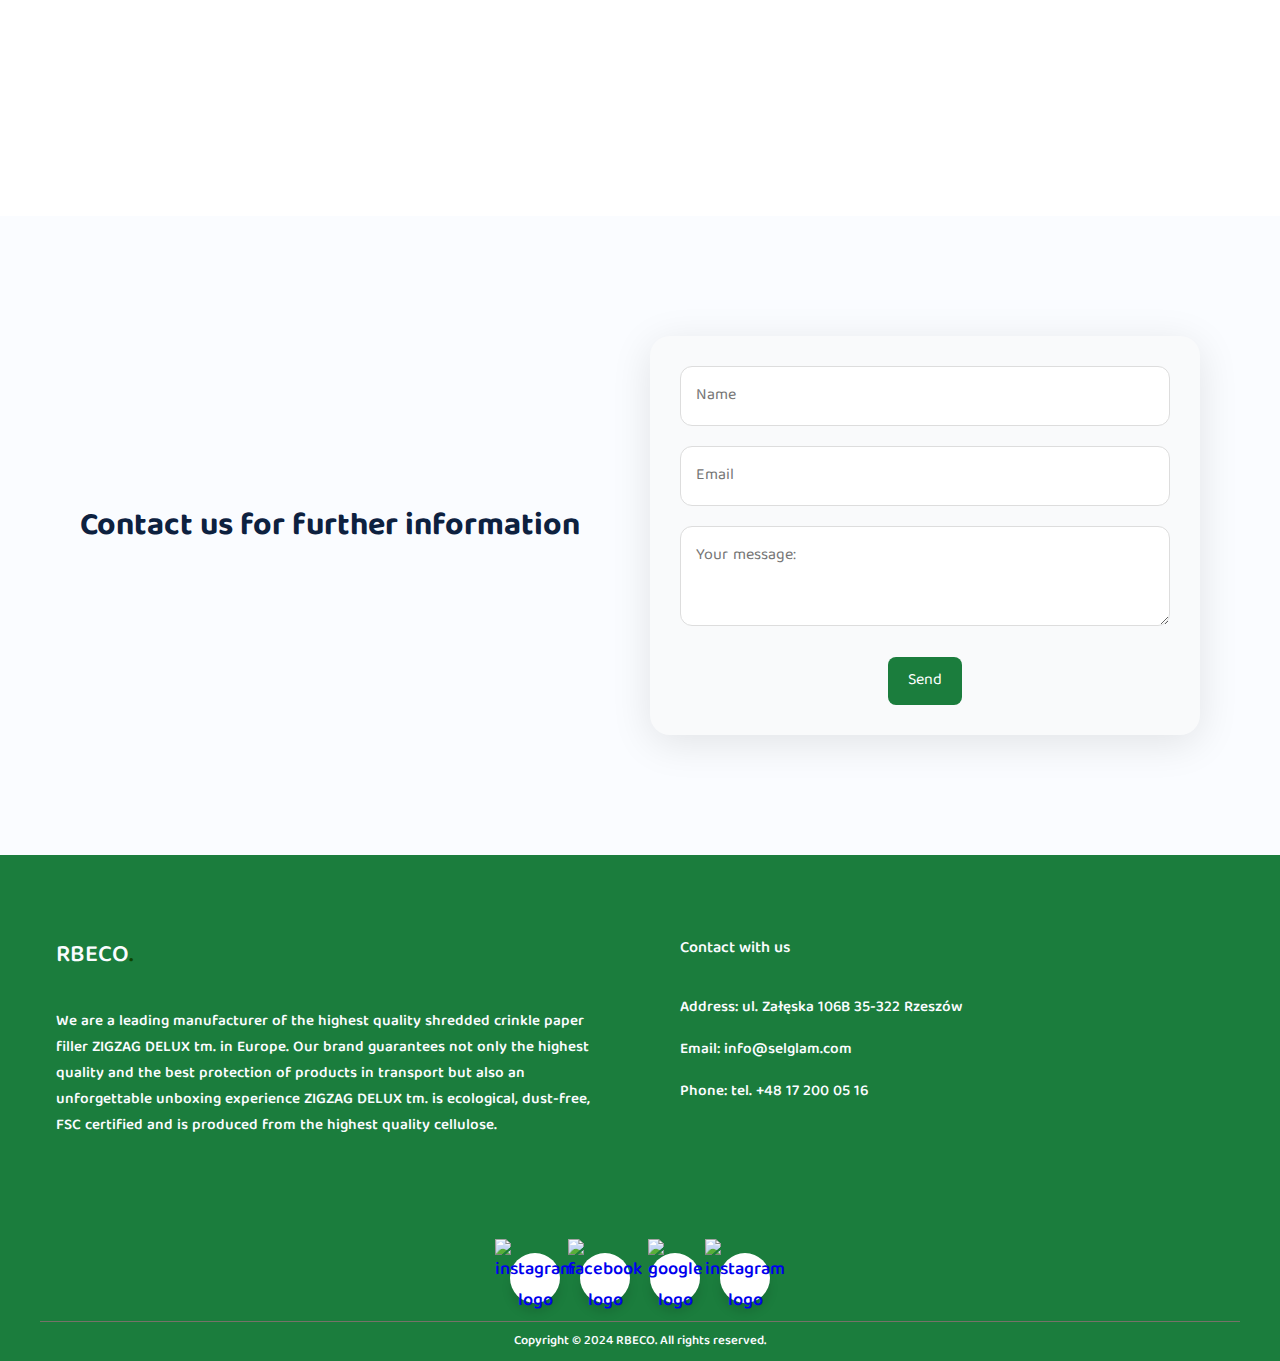
==== commit 1c9f3a8a: "Update index_en.html" ====
--- a/index_en.html
+++ b/index_en.html
@@ -13,6 +13,8 @@
     <link rel="stylesheet" href="cookies.css">
     <link rel="preconnect" href="https://fonts.googleapis.com">
     <link rel="preconnect" href="https://fonts.gstatic.com" crossorigin>
+    <link href="https://unpkg.com/aos@2.3.1/dist/aos.css" rel="stylesheet">
+    <script src="https://unpkg.com/aos@2.3.1/dist/aos.js"></script>
     <link href="https://fonts.googleapis.com/css2?family=PT+Sans:ital,wght@0,400;0,700;1,400;1,700&display=swap" rel="stylesheet">
     <link rel="shortcut icon" href="images/logo.png">
     <title>RBECO & SELGLAM</title>
@@ -54,7 +56,7 @@
     </header>
 
     <section class="gallery" id="produkty">
-      <div class="section__container gallery__container">
+      <div class="section__container gallery__container" data-aos="fade-right" data-aos-duration="1000">
         <div class="gallery__content">
           <div>
             <h2 class="section__title">
@@ -85,7 +87,7 @@
     
     <section class="section__container destination__container" id="o-nas">
       <div class="section__header">
-        <div>
+        <div  data-aos="zoom-in" data-aos-duration="1000">
           <h2 class="section__title"> Get inspired: Our products in action</h2>
           <p class="section__subtitle">
             Is there an important occasion coming up? Are you planning an industry event and looking for an idea for small gifts for your guests? Leave it to us! We can create a wonderful gift basket for you, personalized especially for you.
@@ -93,7 +95,7 @@
         </div>
       </div>
   
-      <div class="destination__grid">
+      <div class="destination__grid"  data-aos="zoom-in" data-aos-duration="1000">
         <div class="destination__card">
           <img src="images_for_inspiration/zestaw-prezentowy-swieca-sojowa-mini-perfumy-zolty.jpg" alt="Gift set with a scented candle on yellow filling" class="zoom-image" onclick="openImage(0)" />
           <div class="destination__details">
